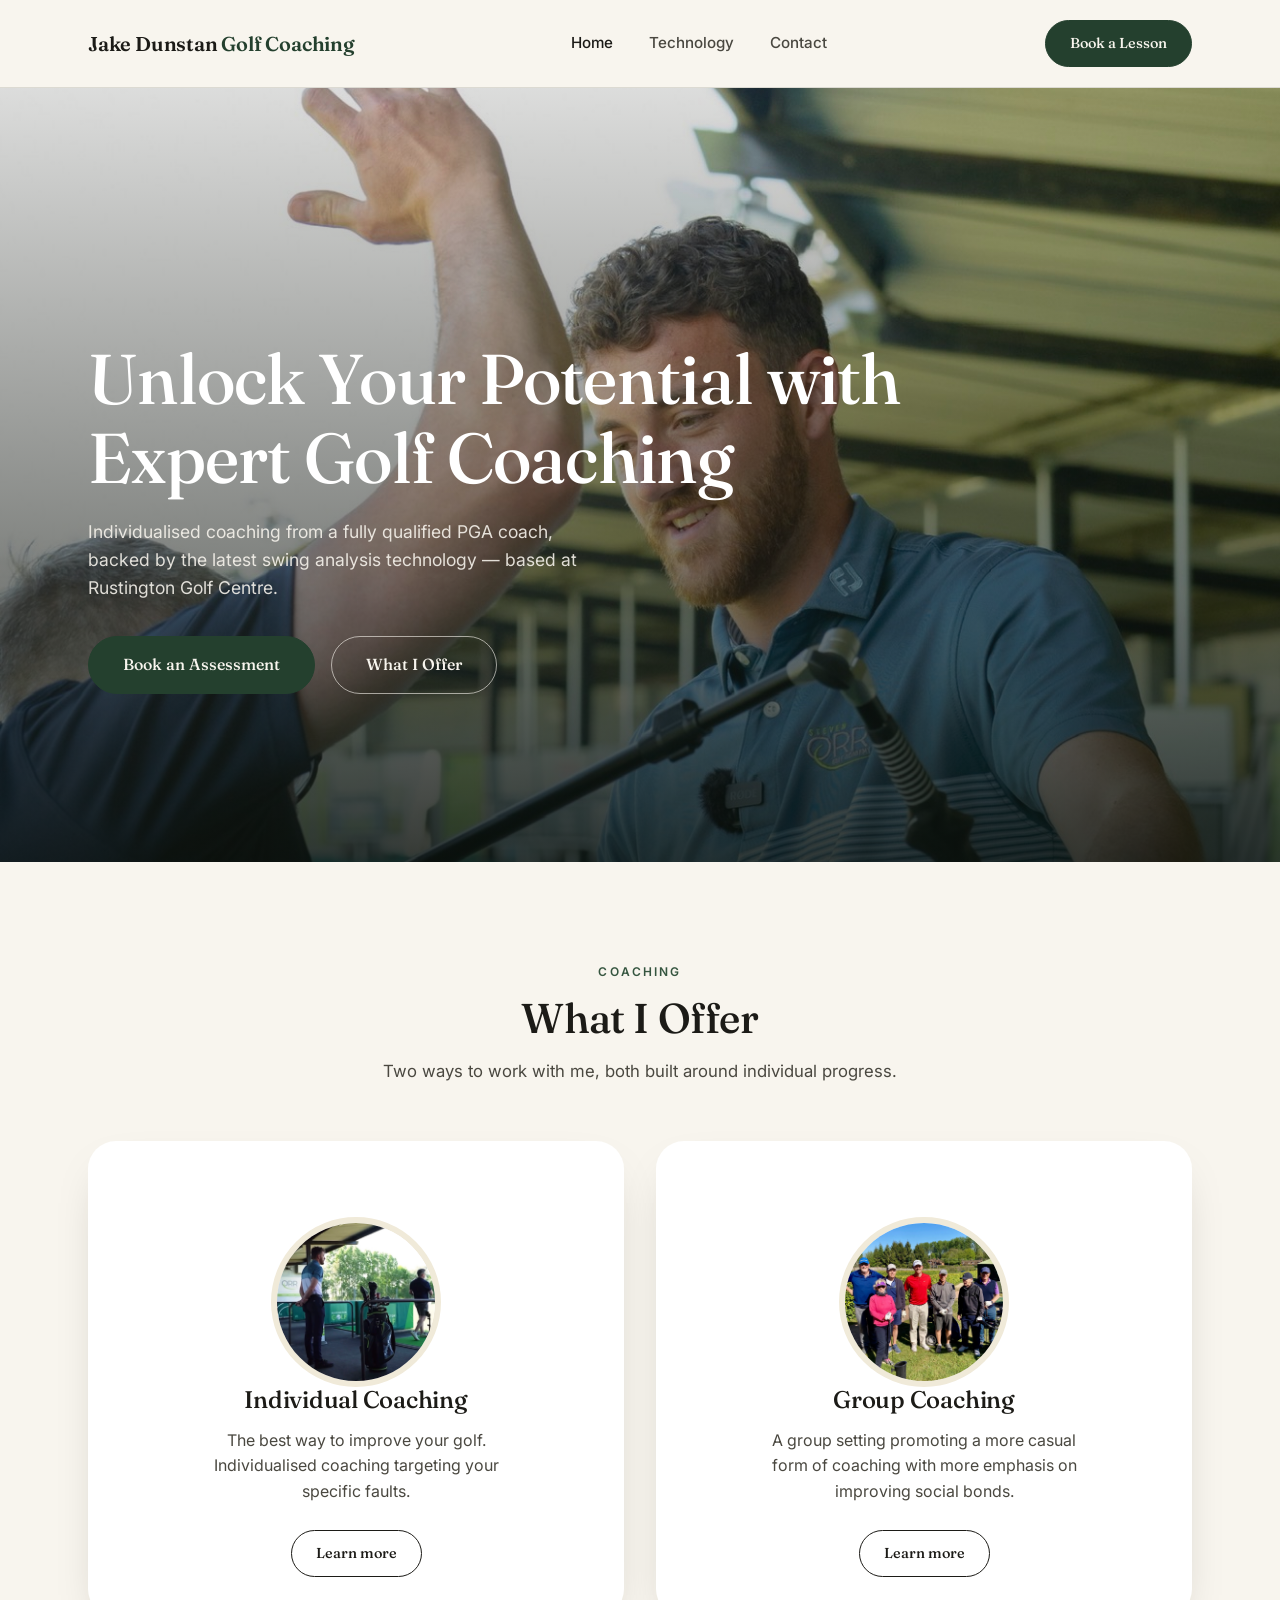
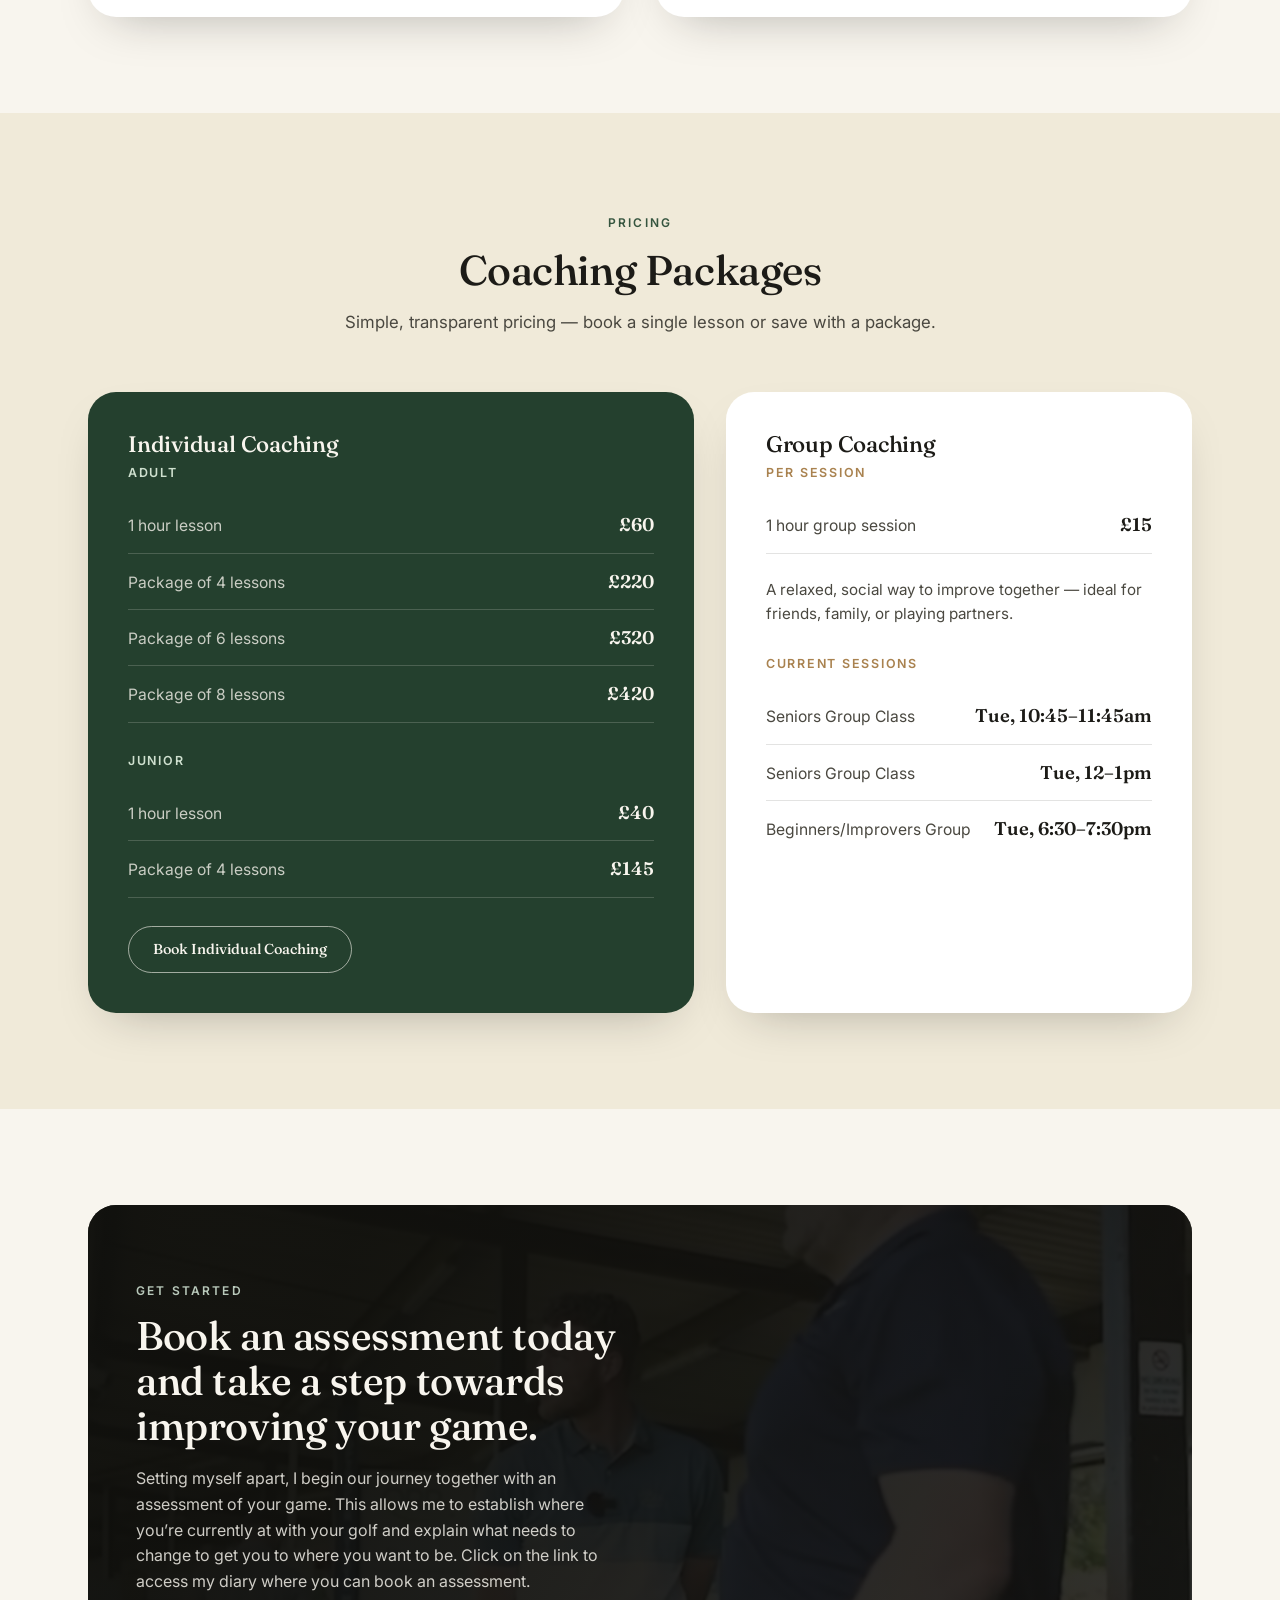
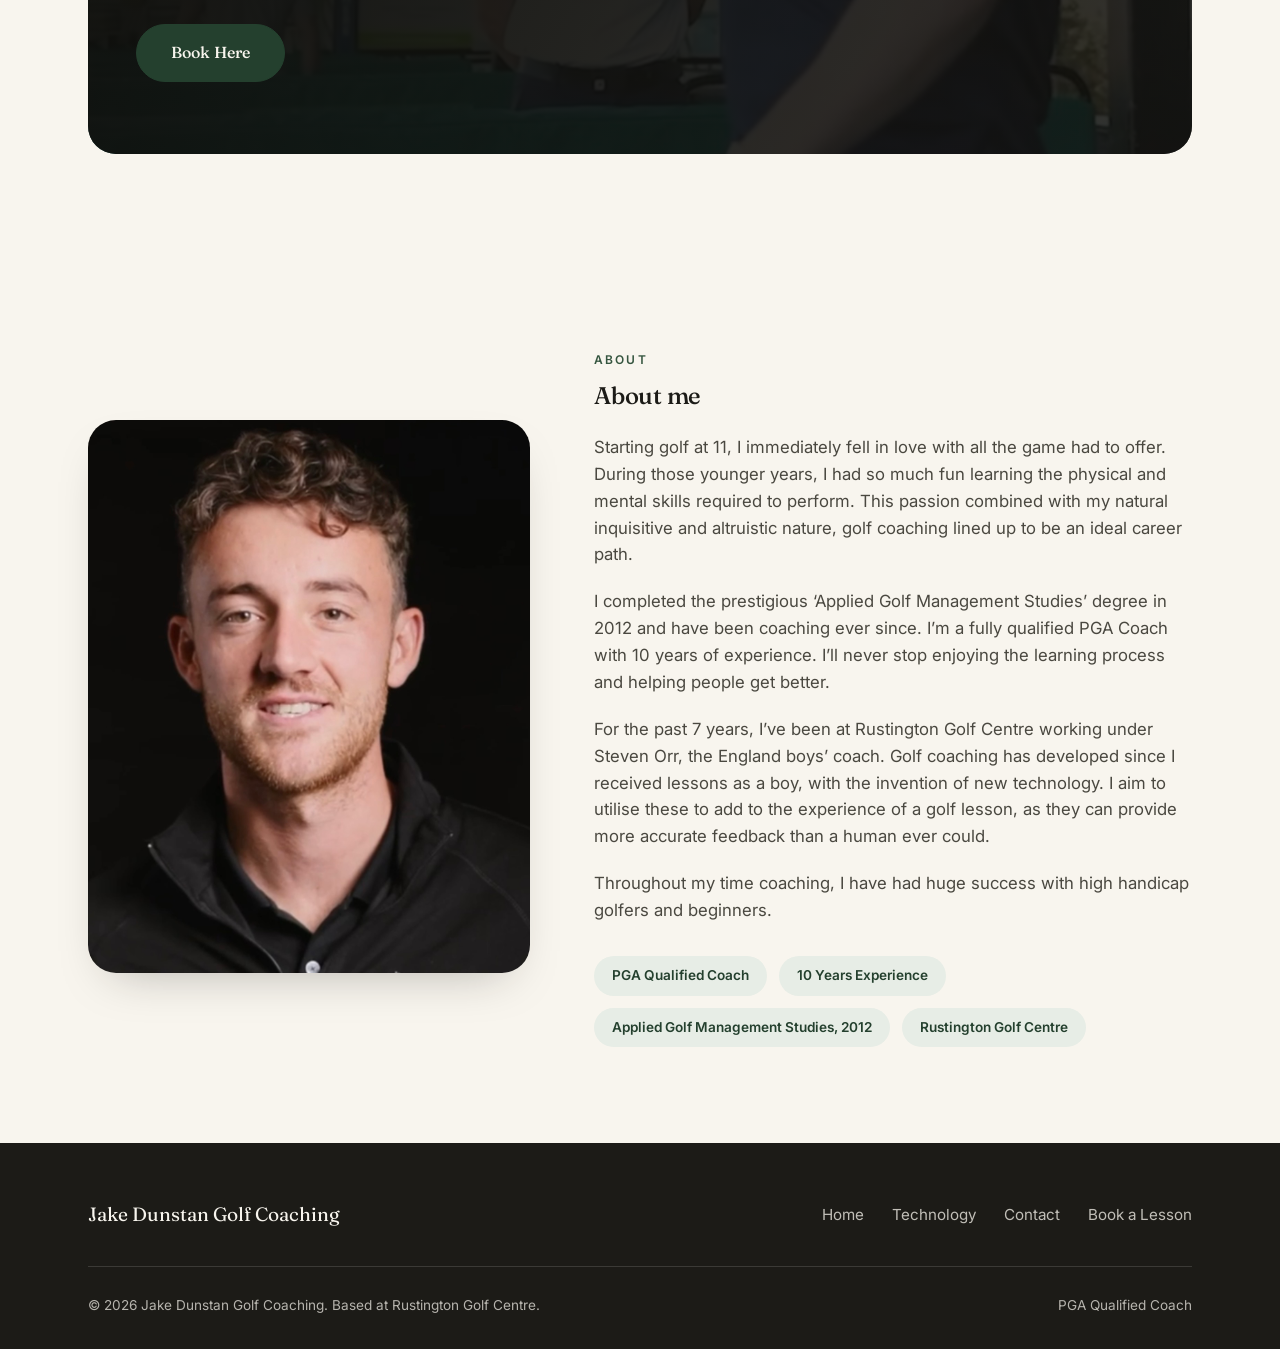
==== jake-dunstan-golf/index.html @ 46e5143f "Update index.html" ====
<!DOCTYPE html>
<html lang="en">
<head>
<meta charset="UTF-8">
<meta name="viewport" content="width=device-width, initial-scale=1.0">
<title>Jake Dunstan Golf Coaching | Unlock Your Potential</title>
<meta name="description" content="Expert golf coaching with Jake Dunstan, PGA qualified coach at Rustington Golf Centre. Individual and group lessons for all levels.">
<link rel="stylesheet" href="styles.css">
</head>
<body>

<header class="site-header">
  <div class="nav-row container">
    <a href="index.html" class="logo">Jake Dunstan <span>Golf Coaching</span></a>
    <nav class="nav-links">
      <a href="index.html" class="nav-link active">Home</a>
      <a href="technology.html" class="nav-link">Technology</a>
      <a href="contact.html" class="nav-link">Contact</a>
    </nav>
    <div class="nav-cta">
      <a href="https://jakedunstan.proagenda.com/" target="_blank" rel="noopener" class="btn btn-primary btn-small">Book a Lesson</a>
      <button class="nav-toggle" aria-label="Toggle menu">
        <span></span><span></span><span></span>
      </button>
    </div>
  </div>
  <div class="mobile-menu">
    <a href="index.html">Home</a>
    <a href="technology.html">Technology</a>
    <a href="contact.html">Contact</a>
    <a href="https://jakedunstan.proagenda.com/" target="_blank" rel="noopener">Book a Lesson</a>
  </div>
</header>

<section class="hero">
  <img src="assets/photos/hero.jpeg" alt="Jake Dunstan coaching a student on the driving range">
  <div class="hero-content">
    <h1>Unlock Your Potential with Expert Golf Coaching</h1>
    <p class="hero-sub">Individualised coaching from a fully qualified PGA coach, backed by the latest swing analysis technology &mdash; based at Rustington Golf Centre.</p>
    <div class="hero-actions">
      <a href="https://jakedunstan.proagenda.com/" target="_blank" rel="noopener" class="btn btn-primary">Book an Assessment</a>
      <a href="#offer" class="btn btn-outline-light">What I Offer</a>
    </div>
  </div>
</section>

<section id="offer">
  <div class="container">
    <div class="section-head">
      <span class="eyebrow">Coaching</span>
      <h2>What I Offer</h2>
      <p>Two ways to work with me, both built around individual progress.</p>
    </div>
    <div class="offer-grid">
      <div class="offer-card">
        <div class="offer-photo">
          <img src="assets/photos/coaching-1.jpeg" alt="Jake Dunstan reviewing swing data with a student">
        </div>
        <h3>Individual Coaching</h3>
        <p>The best way to improve your golf. Individualised coaching targeting your specific faults.</p>
        <a href="#pricing-individual" class="btn btn-outline btn-small">Learn more</a>
      </div>
      <div class="offer-card">
        <div class="offer-photo">
          <img src="assets/photos/IMG_0443.jpeg" alt="Group coaching session at Rustington Golf Centre" style="object-position: center 82%;">
        </div>
        <h3>Group Coaching</h3>
        <p>A group setting promoting a more casual form of coaching with more emphasis on improving social bonds.</p>
        <a href="#pricing-group" class="btn btn-outline btn-small">Learn more</a>
      </div>
    </div>
  </div>
</section>

<section id="pricing" style="background: var(--cream-alt);">
  <div class="container">
    <div class="section-head">
      <span class="eyebrow">Pricing</span>
      <h2>Coaching Packages</h2>
      <p>Simple, transparent pricing &mdash; book a single lesson or save with a package.</p>
    </div>
    <div class="pricing-grid">
      <div class="price-card accent" id="pricing-individual">
        <h3>Individual Coaching</h3>

        <div class="tier-label">Adult</div>
        <div class="price-row">
          <span class="desc">1 hour lesson</span>
          <span class="amount">&pound;60</span>
        </div>
        <div class="price-row">
          <span class="desc">Package of 4 lessons</span>
          <span class="amount">&pound;220</span>
        </div>
        <div class="price-row">
          <span class="desc">Package of 6 lessons</span>
          <span class="amount">&pound;320</span>
        </div>
        <div class="price-row">
          <span class="desc">Package of 8 lessons</span>
          <span class="amount">&pound;420</span>
        </div>

        <div class="tier-label">Junior</div>
        <div class="price-row">
          <span class="desc">1 hour lesson</span>
          <span class="amount">&pound;40</span>
        </div>
        <div class="price-row">
          <span class="desc">Package of 4 lessons</span>
          <span class="amount">&pound;145</span>
        </div>

        <a href="https://jakedunstan.proagenda.com/" target="_blank" rel="noopener" class="btn btn-outline-light btn-small" style="margin-top:28px;">Book Individual Coaching</a>
      </div>

      <div class="price-card" id="pricing-group">
        <h3>Group Coaching</h3>
        <div class="tier-label">Per Session</div>
        <div class="price-row">
          <span class="desc">1 hour group session</span>
          <span class="amount">&pound;15</span>
        </div>
        <p style="margin-top:24px; color: var(--ink-soft); font-size: 0.95rem;">A relaxed, social way to improve together &mdash; ideal for friends, family, or playing partners.</p>
        <div class="tier-label">Current Sessions</div><div class="price-row"><span class="desc">Seniors Group Class</span><span class="amount">Tue, 10:45&ndash;11:45am</span></div><div class="price-row"><span class="desc">Seniors Group Class</span><span class="amount">Tue, 12&ndash;1pm</span></div><div class="price-row"><span class="desc">Beginners/Improvers Group</span><span class="amount">Tue, 6:30&ndash;7:30pm</span></div>
      </div>
    </div>
  </div>
</section>

<section>
  <div class="container">
    <div class="cta-banner">
      <img src="assets/photos/coaching-3.jpeg" alt="Student practising on the driving range">
      <div>
        <span class="eyebrow on-dark">Get Started</span>
        <h2>Book an assessment today and take a step towards improving your game.</h2>
        <p>Setting myself apart, I begin our journey together with an assessment of your game. This allows me to establish where you&rsquo;re currently at with your golf and explain what needs to change to get you to where you want to be. Click on the link to access my diary where you can book an assessment.</p>
        <a href="https://jakedunstan.proagenda.com/" target="_blank" rel="noopener" class="btn btn-primary">Book Here</a>
      </div>
    </div>
  </div>
</section>

<section>
  <div class="container">
    <div class="about-grid">
      <div class="about-photo">
        <img src="assets/photos/headshot.jpeg" alt="Jake Dunstan, PGA golf coach">
      </div>
      <div class="about-copy">
        <span class="eyebrow">About</span>
        <h2>About me</h2>
        <p>Starting golf at 11, I immediately fell in love with all the game had to offer. During those younger years, I had so much fun learning the physical and mental skills required to perform. This passion combined with my natural inquisitive and altruistic nature, golf coaching lined up to be an ideal career path.</p>
        <p>I completed the prestigious &lsquo;Applied Golf Management Studies&rsquo; degree in 2012 and have been coaching ever since. I&rsquo;m a fully qualified PGA Coach with 10 years of experience. I&rsquo;ll never stop enjoying the learning process and helping people get better.</p>
        <p>For the past 7 years, I&rsquo;ve been at Rustington Golf Centre working under Steven Orr, the England boys&rsquo; coach. Golf coaching has developed since I received lessons as a boy, with the invention of new technology. I aim to utilise these to add to the experience of a golf lesson, as they can provide more accurate feedback than a human ever could.</p>
        <p>Throughout my time coaching, I have had huge success with high handicap golfers and beginners.</p>
        <div class="credentials">
          <span class="credential-pill">PGA Qualified Coach</span>
          <span class="credential-pill">10 Years Experience</span>
          <span class="credential-pill">Applied Golf Management Studies, 2012</span>
          <span class="credential-pill">Rustington Golf Centre</span>
        </div>
      </div>
    </div>
  </div>
</section>

<footer class="site-footer">
  <div class="container">
    <div class="footer-top">
      <div class="footer-logo">Jake Dunstan Golf Coaching</div>
      <nav class="footer-links">
        <a href="index.html">Home</a>
        <a href="technology.html">Technology</a>
        <a href="contact.html">Contact</a>
        <a href="https://jakedunstan.proagenda.com/" target="_blank" rel="noopener">Book a Lesson</a>
      </nav>
    </div>
    <div class="footer-bottom">
      <span>&copy; 2026 Jake Dunstan Golf Coaching. Based at Rustington Golf Centre.</span>
      <span>PGA Qualified Coach</span>
    </div>
  </div>
</footer>

<script src="script.js"></script>
</body>
</html>
---- jake-dunstan-golf/styles.css ----
/* Jake Dunstan Golf Coaching — shared styles */

@import url('https://fonts.googleapis.com/css2?family=Fraunces:opsz,wght@9..144,400;9..144,500;9..144,600;9..144,700&family=Inter:wght@400;500;600;700&display=swap');

:root {
  --cream: #f8f5ee;
  --cream-alt: #f0ead9;
  --ink: #1c1b17;
  --ink-soft: #4a4840;
  --green: #24402e;
  --green-soft: #35553f;
  --green-pale: #e7ede6;
  --gold: #a9824f;
  --white: #ffffff;
  --line: rgba(28, 27, 23, 0.12);
  --shadow: 0 20px 50px -25px rgba(28, 27, 23, 0.35);
  --radius-lg: 28px;
  --radius-md: 18px;
  --container: 1160px;
}

* { box-sizing: border-box; }

html { scroll-behavior: smooth; }

body {
  margin: 0;
  background: var(--cream);
  color: var(--ink);
  font-family: 'Inter', -apple-system, BlinkMacSystemFont, sans-serif;
  font-size: 16px;
  line-height: 1.6;
  -webkit-font-smoothing: antialiased;
}

h1, h2, h3, h4 {
  font-family: 'Fraunces', Georgia, serif;
  font-weight: 500;
  line-height: 1.12;
  margin: 0;
  letter-spacing: -0.01em;
}

p { margin: 0; }

a { color: inherit; text-decoration: none; }

img { display: block; max-width: 100%; }

.container {
  max-width: var(--container);
  margin: 0 auto;
  padding: 0 28px;
}

.eyebrow {
  display: inline-block;
  font-size: 0.75rem;
  letter-spacing: 0.18em;
  text-transform: uppercase;
  font-weight: 600;
  color: var(--green-soft);
  margin-bottom: 14px;
}

.eyebrow.on-dark { color: #b9c9bb; }

/* ---------- Buttons ---------- */

.btn {
  display: inline-flex;
  align-items: center;
  justify-content: center;
  gap: 8px;
  padding: 15px 34px;
  border-radius: 999px;
  font-family: 'Fraunces', Georgia, serif;
  font-size: 1rem;
  font-weight: 500;
  border: 1.5px solid transparent;
  cursor: pointer;
  transition: transform 0.25s ease, background 0.25s ease, color 0.25s ease, border-color 0.25s ease;
  white-space: nowrap;
}

.btn:hover { transform: translateY(-2px); }

.btn-primary {
  background: var(--green);
  color: var(--cream);
  border-color: var(--green);
}
.btn-primary:hover { background: var(--green-soft); border-color: var(--green-soft); }

.btn-outline {
  background: transparent;
  color: var(--ink);
  border-color: var(--ink);
}
.btn-outline:hover { background: var(--ink); color: var(--cream); }

.btn-outline-light {
  background: transparent;
  color: var(--cream);
  border-color: rgba(248, 245, 238, 0.6);
}
.btn-outline-light:hover { background: var(--cream); color: var(--ink); border-color: var(--cream); }

.btn-small { padding: 11px 24px; font-size: 0.9rem; }

/* ---------- Header / Nav ---------- */

.site-header {
  position: sticky;
  top: 0;
  z-index: 100;
  background: rgba(248, 245, 238, 0.92);
  backdrop-filter: blur(10px);
  border-bottom: 1px solid var(--line);
}

.nav-row {
  display: flex;
  align-items: center;
  justify-content: space-between;
  padding: 20px 28px;
}

.logo {
  font-family: 'Fraunces', Georgia, serif;
  font-size: 1.25rem;
  font-weight: 600;
  letter-spacing: -0.01em;
}

.logo span { color: var(--green); }

.nav-links {
  display: flex;
  align-items: center;
  gap: 36px;
}

.nav-links a.nav-link {
  font-size: 0.95rem;
  font-weight: 500;
  color: var(--ink-soft);
  transition: color 0.2s ease;
}
.nav-links a.nav-link:hover,
.nav-links a.nav-link.active { color: var(--ink); }

.nav-cta { display: flex; align-items: center; gap: 20px; }

.nav-toggle {
  display: none;
  flex-direction: column;
  gap: 5px;
  background: none;
  border: none;
  cursor: pointer;
  padding: 6px;
}
.nav-toggle span {
  width: 24px;
  height: 2px;
  background: var(--ink);
  border-radius: 2px;
}

.mobile-menu {
  display: none;
  flex-direction: column;
  gap: 4px;
  padding: 6px 28px 24px;
  border-top: 1px solid var(--line);
}
.mobile-menu a {
  padding: 12px 0;
  font-size: 1.05rem;
  font-weight: 500;
  border-bottom: 1px solid var(--line);
}
.mobile-menu.open { display: flex; }

@media (max-width: 860px) {
  .nav-links { display: none; }
  .nav-cta .btn-small { display: none; }
  .nav-toggle { display: flex; }
}

/* ---------- Hero ---------- */

.hero {
  position: relative;
  min-height: 86vh;
  display: flex;
  align-items: flex-end;
  overflow: hidden;
}

.hero img {
  position: absolute;
  inset: 0;
  width: 100%;
  height: 100%;
  object-fit: cover;
  object-position: 60% 25%;
}

.hero::after {
  content: '';
  position: absolute;
  inset: 0;
  background: linear-gradient(180deg, rgba(20, 24, 18, 0.15) 0%, rgba(15, 20, 14, 0.55) 65%, rgba(10, 15, 10, 0.82) 100%);
}

.hero-content {
  position: relative;
  z-index: 2;
  width: 100%;
  padding: 0 28px 72px;
  max-width: var(--container);
  margin: 0 auto;
  color: var(--white);
}

.hero-content h1 {
  font-size: clamp(2.4rem, 6vw, 4.4rem);
  max-width: 820px;
  color: var(--white);
}

.hero-content .hero-sub {
  margin-top: 20px;
  max-width: 520px;
  font-size: 1.1rem;
  color: rgba(248, 245, 238, 0.88);
}

.hero-actions {
  margin-top: 34px;
  display: flex;
  gap: 16px;
  flex-wrap: wrap;
}

/* ---------- Page hero (dark, for sub-pages) ---------- */

.page-hero {
  background: var(--green);
  color: var(--cream);
  padding: 120px 0 90px;
  clip-path: polygon(0 0, 100% 0, 100% 90%, 50% 100%, 0 90%);
}

.page-hero h1 {
  color: var(--cream);
  font-size: clamp(2.2rem, 5vw, 3.4rem);
  max-width: 760px;
}

.page-hero .hero-sub {
  margin-top: 18px;
  max-width: 560px;
  color: rgba(248, 245, 238, 0.82);
  font-size: 1.05rem;
}

/* ---------- Sections ---------- */

section { padding: 96px 0; }

.section-head {
  text-align: center;
  max-width: 620px;
  margin: 0 auto 56px;
}

.section-head h2 {
  font-size: clamp(1.9rem, 3.6vw, 2.6rem);
}

.section-head p {
  margin-top: 16px;
  color: var(--ink-soft);
  font-size: 1.05rem;
}

/* ---------- Offer cards ---------- */

.offer-grid {
  display: grid;
  grid-template-columns: repeat(2, 1fr);
  gap: 32px;
}

.offer-card {
  background: var(--white);
  border-radius: var(--radius-lg);
  padding: 44px 36px 40px;
  text-align: center;
  box-shadow: var(--shadow);
  display: flex;
  flex-direction: column;
  align-items: center;
}

.offer-card h3 { font-size: 1.5rem; }

.offer-card p {
  margin-top: 14px;
  color: var(--ink-soft);
  max-width: 320px;
}

.offer-card .btn { margin-top: 26px; }

.offer-photo {
  width: 170px;
  height: 170px;
  border-radius: 50%;
  overflow: hidden;
  margin-top: 32px;
  border: 6px solid var(--cream-alt);
}
.offer-photo img { width: 100%; height: 100%; object-fit: cover; }

@media (max-width: 760px) {
  .offer-grid { grid-template-columns: 1fr; }
}

/* ---------- Pricing ---------- */

.pricing-grid {
  display: grid;
  grid-template-columns: 1.3fr 1fr;
  gap: 32px;
  align-items: stretch;
}

.price-card {
  background: var(--white);
  border-radius: var(--radius-lg);
  padding: 40px;
  box-shadow: var(--shadow);
}

.price-card h3 {
  font-size: 1.4rem;
  display: flex;
  align-items: center;
  gap: 10px;
}

.price-card .tier-label {
  margin: 28px 0 14px;
  font-size: 0.78rem;
  letter-spacing: 0.14em;
  text-transform: uppercase;
  font-weight: 600;
  color: var(--gold);
}

.price-card .tier-label:first-of-type { margin-top: 6px; }

.price-row {
  display: flex;
  align-items: baseline;
  justify-content: space-between;
  padding: 13px 0;
  border-bottom: 1px solid var(--line);
}
.price-row:last-child { border-bottom: none; }

.price-row .desc { color: var(--ink-soft); font-size: 0.98rem; }
.price-row .amount {
  font-family: 'Fraunces', Georgia, serif;
  font-size: 1.15rem;
  font-weight: 600;
  white-space: nowrap;
  margin-left: 20px;
}

.price-card.accent {
  background: var(--green);
  color: var(--cream);
}
.price-card.accent .tier-label { color: #cfe0cf; }
.price-card.accent .price-row { border-bottom-color: rgba(248, 245, 238, 0.18); }
.price-card.accent .desc { color: rgba(248, 245, 238, 0.78); }
.price-card.accent .amount { color: var(--cream); }
.price-card.accent h3 { color: var(--cream); }

@media (max-width: 760px) {
  .pricing-grid { grid-template-columns: 1fr; }
}

/* ---------- CTA banner ---------- */

.cta-banner {
  position: relative;
  background: var(--ink);
  color: var(--cream);
  border-radius: var(--radius-lg);
  overflow: hidden;
  padding: 72px 48px;
  display: grid;
  grid-template-columns: 1.1fr 0.9fr;
  gap: 40px;
  align-items: center;
}

.cta-banner img {
  position: absolute;
  inset: 0;
  width: 100%;
  height: 100%;
  object-fit: cover;
  opacity: 0.32;
  z-index: 0;
}

.cta-banner::after {
  content: '';
  position: absolute;
  inset: 0;
  background: linear-gradient(120deg, rgba(15, 15, 12, 0.92) 20%, rgba(15, 15, 12, 0.55) 100%);
  z-index: 0;
}

.cta-banner > * { position: relative; z-index: 1; }

.cta-banner h2 {
  color: var(--cream);
  font-size: clamp(1.8rem, 3.4vw, 2.5rem);
}

.cta-banner p {
  margin-top: 18px;
  color: rgba(248, 245, 238, 0.82);
  max-width: 480px;
}

.cta-banner .btn { margin-top: 30px; }

@media (max-width: 780px) {
  .cta-banner { grid-template-columns: 1fr; padding: 52px 28px; }
}

/* ---------- About ---------- */

.about-grid {
  display: grid;
  grid-template-columns: 0.85fr 1.15fr;
  gap: 64px;
  align-items: center;
}

.about-photo {
  border-radius: var(--radius-lg);
  overflow: hidden;
  aspect-ratio: 4/5;
  box-shadow: var(--shadow);
}
.about-photo img { width: 100%; height: 100%; object-fit: cover; }

.about-copy p { color: var(--ink-soft); font-size: 1.05rem; margin-top: 20px; }
.about-copy p:first-of-type { margin-top: 24px; }

.credentials {
  margin-top: 32px;
  display: flex;
  flex-wrap: wrap;
  gap: 12px;
}
.credential-pill {
  background: var(--green-pale);
  color: var(--green);
  font-size: 0.85rem;
  font-weight: 600;
  padding: 9px 18px;
  border-radius: 999px;
}

@media (max-width: 820px) {
  .about-grid { grid-template-columns: 1fr; gap: 36px; }
  .about-photo { max-width: 340px; margin: 0 auto; }
}

/* ---------- Technology grid ---------- */

.tech-grid {
  display: grid;
  grid-template-columns: repeat(2, 1fr);
  gap: 28px;
}

.tech-card {
  background: var(--white);
  border-radius: var(--radius-lg);
  padding: 38px;
  box-shadow: var(--shadow);
  display: flex;
  flex-direction: column;
  gap: 18px;
}

.tech-icon {
  width: 56px;
  height: 56px;
  border-radius: 16px;
  background: var(--green-pale);
  display: flex;
  align-items: center;
  justify-content: center;
  color: var(--green);
}
.tech-icon svg { width: 28px; height: 28px; }

.tech-card h3 { font-size: 1.3rem; }
.tech-card p { color: var(--ink-soft); }

@media (max-width: 760px) {
  .tech-grid { grid-template-columns: 1fr; }
}

.photo-strip {
  display: grid;
  grid-template-columns: repeat(4, 1fr);
  gap: 20px;
  margin-top: 72px;
}
.photo-strip figure {
  margin: 0;
  border-radius: var(--radius-md);
  overflow: hidden;
  aspect-ratio: 3/4;
}
.photo-strip img { width: 100%; height: 100%; object-fit: cover; }

@media (max-width: 760px) {
  .photo-strip { grid-template-columns: repeat(2, 1fr); }
}

/* ---------- Contact ---------- */

.contact-grid {
  display: grid;
  grid-template-columns: 0.9fr 1.1fr;
  gap: 56px;
}

.contact-info {
  background: var(--green);
  color: var(--cream);
  border-radius: var(--radius-lg);
  padding: 44px 38px;
  height: fit-content;
}
.contact-info h3 { color: var(--cream); font-size: 1.4rem; }
.contact-info p { margin-top: 16px; color: rgba(248, 245, 238, 0.82); }
.contact-info .btn { margin-top: 26px; }

.contact-info .info-line {
  margin-top: 24px;
  padding-top: 24px;
  border-top: 1px solid rgba(248, 245, 238, 0.2);
  font-size: 0.95rem;
  color: rgba(248, 245, 238, 0.82);
}

.contact-form {
  background: var(--white);
  border-radius: var(--radius-lg);
  padding: 44px;
  box-shadow: var(--shadow);
}

.form-row {
  display: grid;
  grid-template-columns: 1fr 1fr;
  gap: 18px;
}

.field { margin-bottom: 20px; }
.field label {
  display: block;
  font-size: 0.85rem;
  font-weight: 600;
  margin-bottom: 8px;
  color: var(--ink);
}
.field input,
.field textarea {
  width: 100%;
  padding: 14px 18px;
  border-radius: 12px;
  border: 1.5px solid var(--line);
  background: var(--cream);
  font-family: 'Inter', sans-serif;
  font-size: 1rem;
  color: var(--ink);
  resize: vertical;
}
.field input:focus,
.field textarea:focus {
  outline: none;
  border-color: var(--green);
}

@media (max-width: 600px) {
  .contact-grid { grid-template-columns: 1fr; }
  .form-row { grid-template-columns: 1fr; }
}

/* ---------- Footer ---------- */

.site-footer {
  background: var(--ink);
  color: rgba(248, 245, 238, 0.7);
  padding: 56px 0 32px;
}

.footer-top {
  display: flex;
  justify-content: space-between;
  align-items: center;
  flex-wrap: wrap;
  gap: 24px;
  padding-bottom: 36px;
  border-bottom: 1px solid rgba(248, 245, 238, 0.14);
}

.footer-logo {
  font-family: 'Fraunces', Georgia, serif;
  font-size: 1.2rem;
  color: var(--cream);
}

.footer-links { display: flex; gap: 28px; flex-wrap: wrap; }
.footer-links a { font-size: 0.95rem; color: rgba(248, 245, 238, 0.75); }
.footer-links a:hover { color: var(--cream); }

.footer-bottom {
  margin-top: 28px;
  display: flex;
  justify-content: space-between;
  flex-wrap: wrap;
  gap: 12px;
  font-size: 0.85rem;
}

/* ---------- Utilities ---------- */

.stack { display: flex; flex-direction: column; gap: 8px; }
.text-center { text-align: center; }
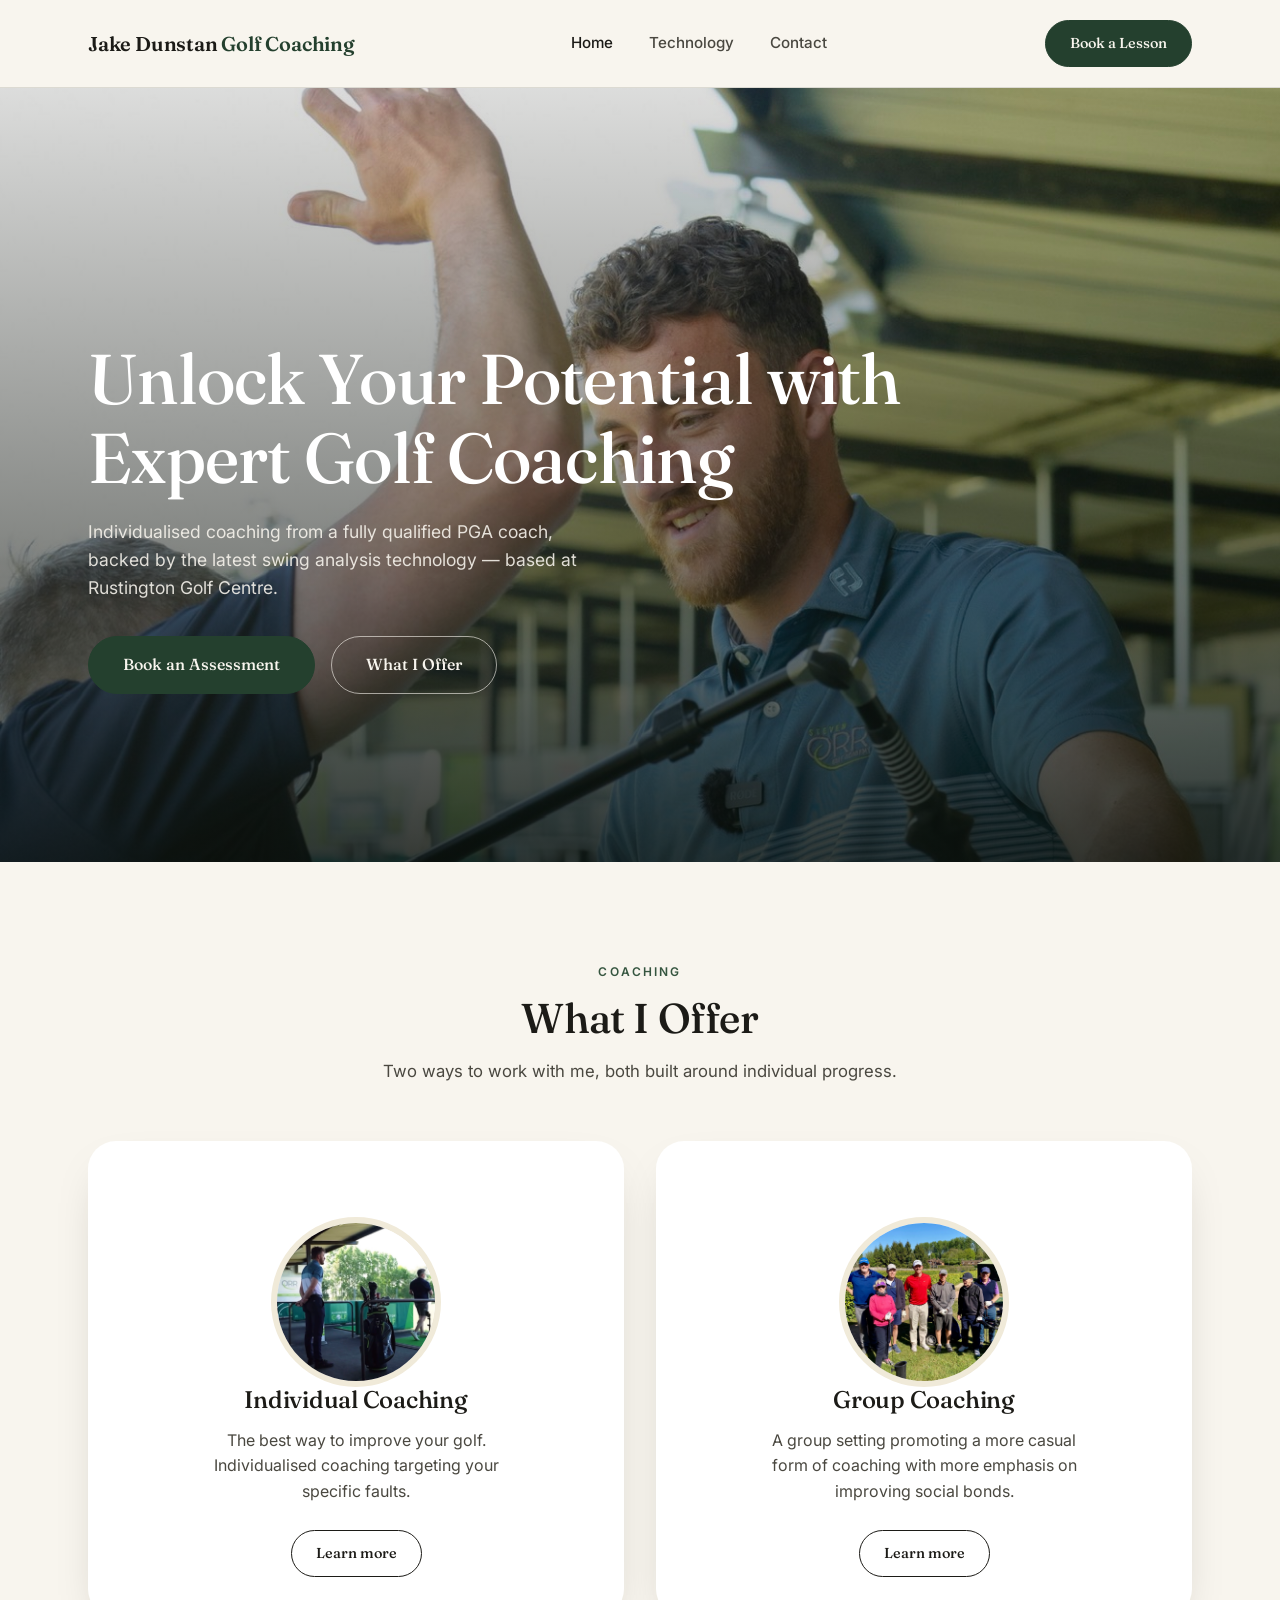
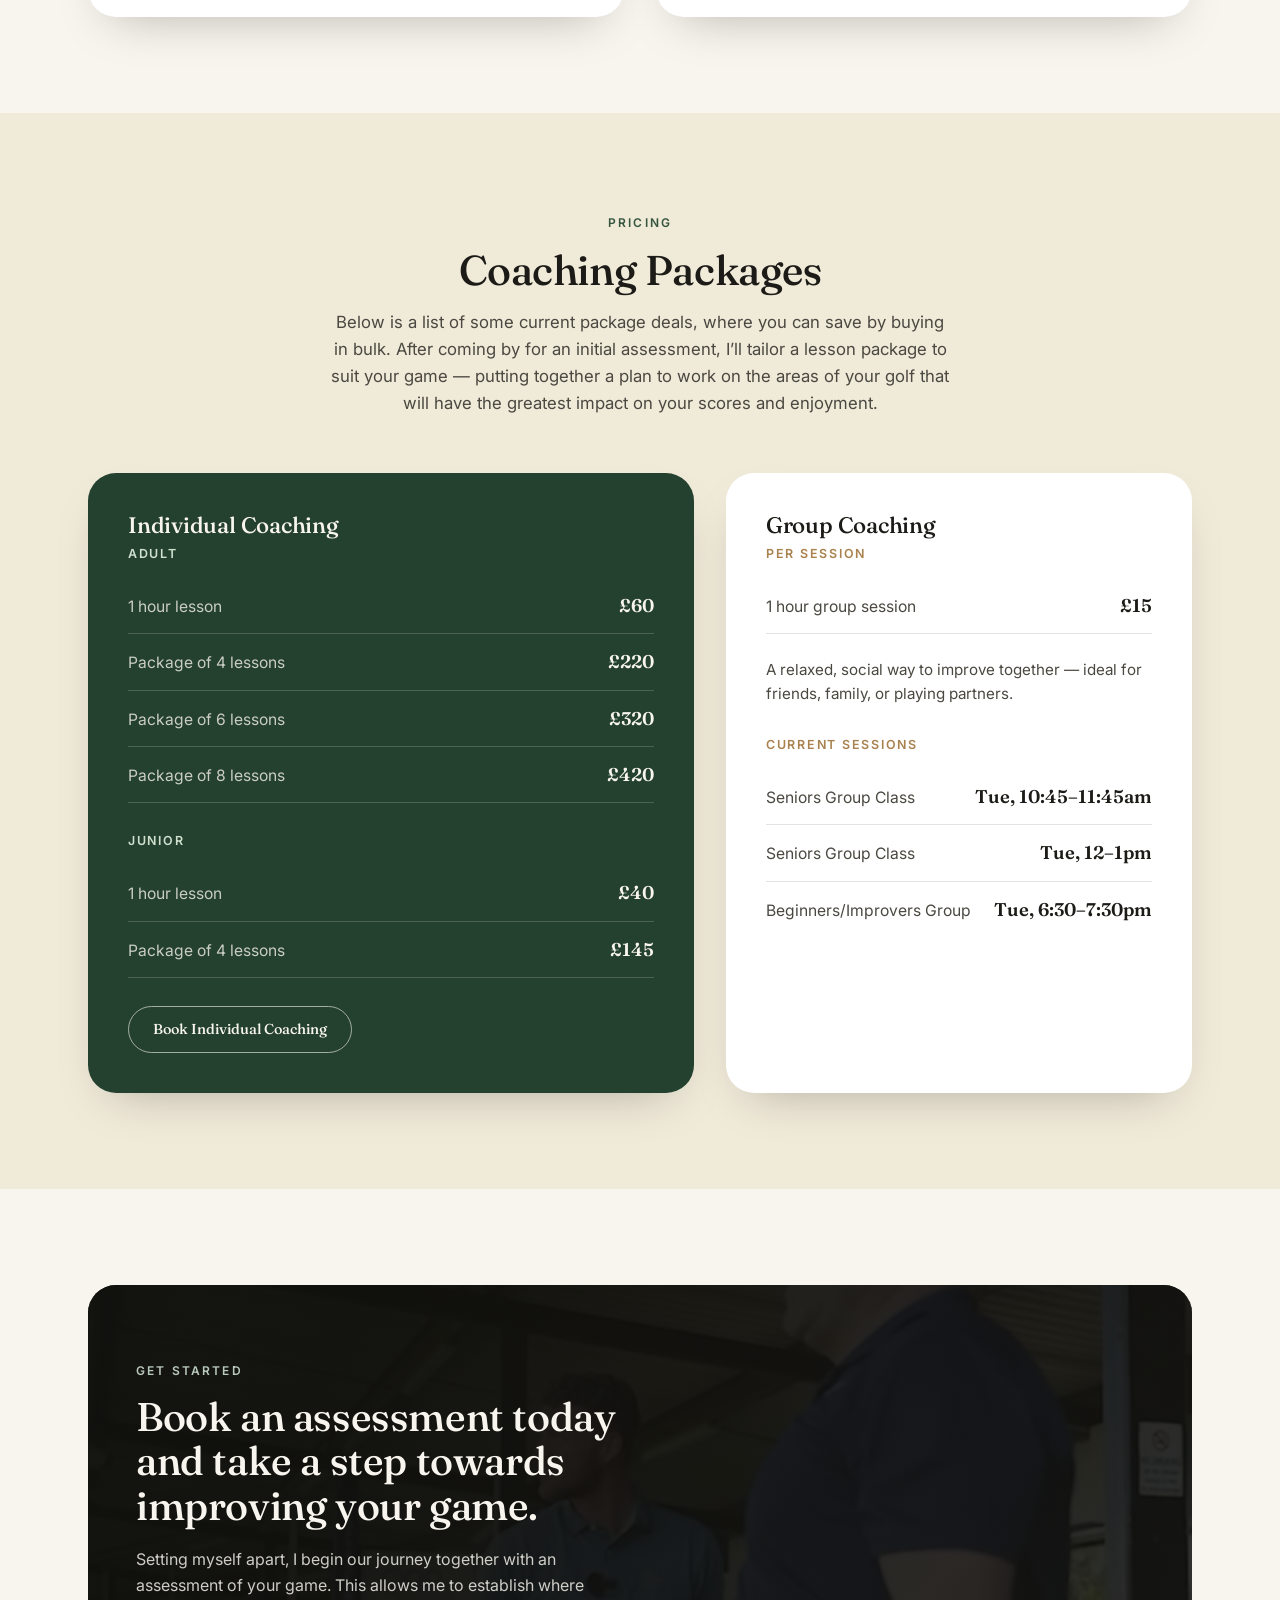
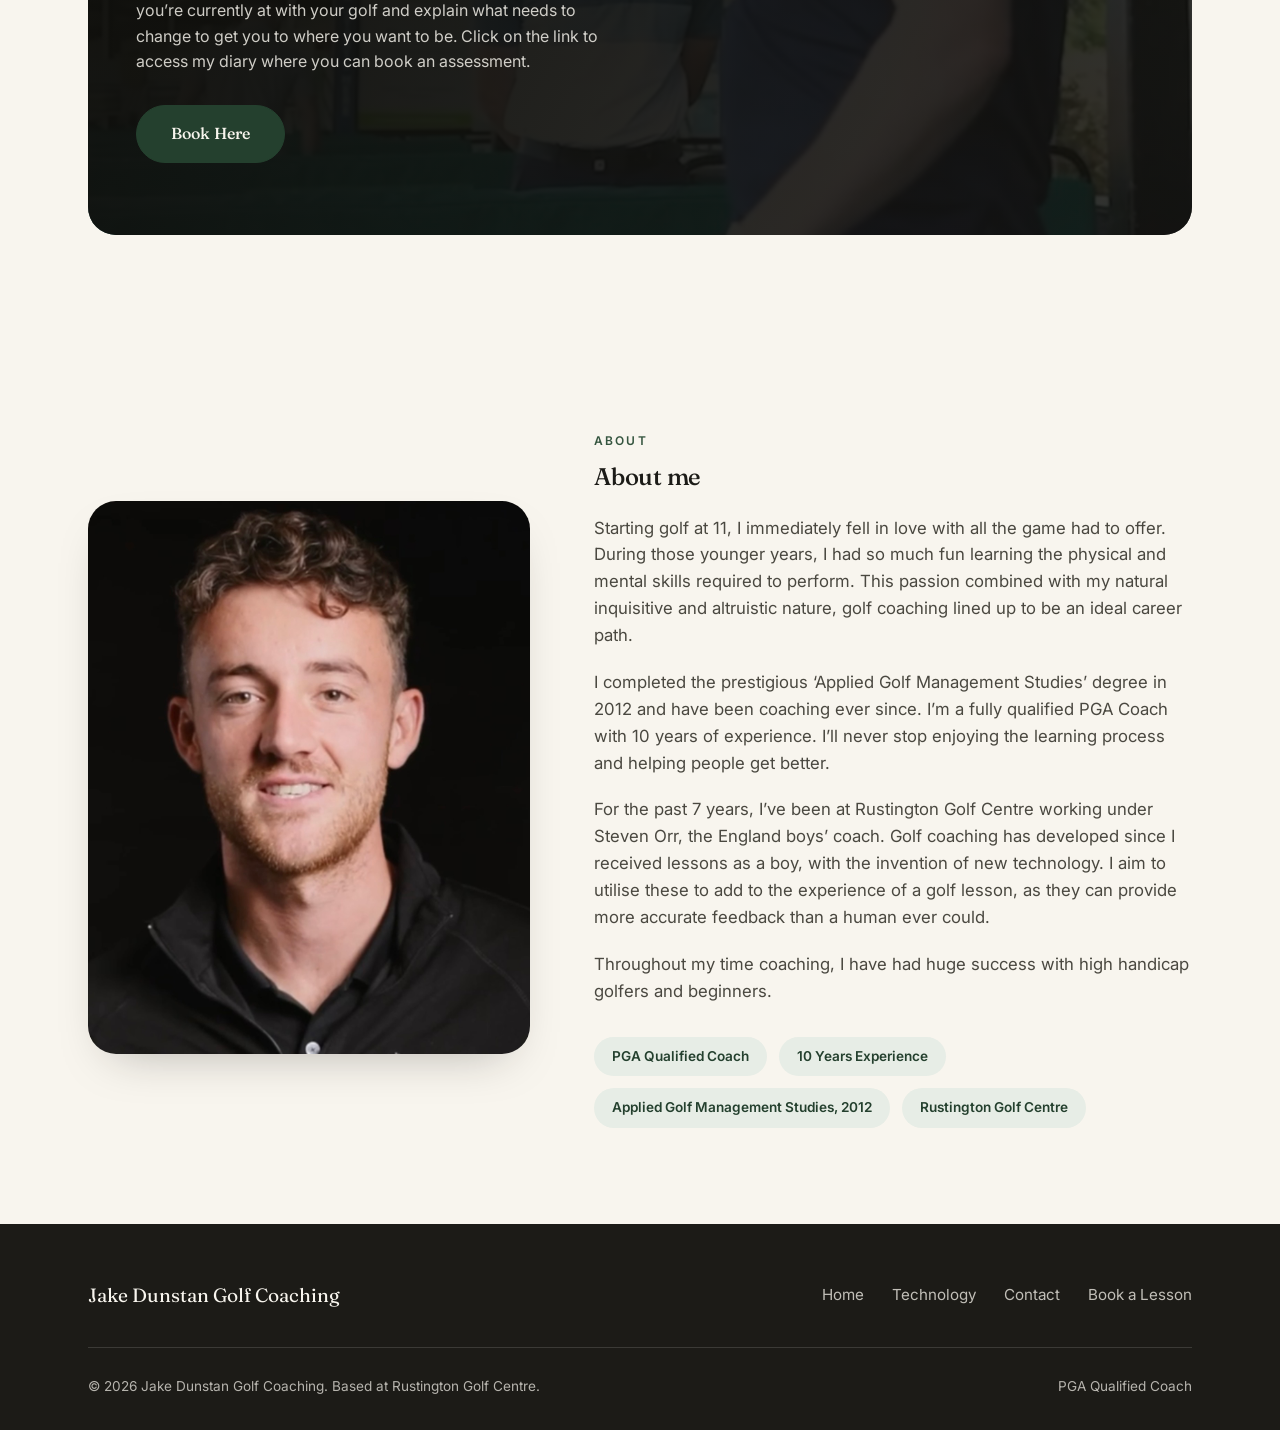
==== commit de1589e8: "Update index.html" ====
--- a/jake-dunstan-golf/index.html
+++ b/jake-dunstan-golf/index.html
@@ -77,7 +77,7 @@
     <div class="section-head">
       <span class="eyebrow">Pricing</span>
       <h2>Coaching Packages</h2>
-      <p>Simple, transparent pricing &mdash; book a single lesson or save with a package.</p>
+      <p>Below is a list of some current package deals, where you can save by buying in bulk. After coming by for an initial assessment, I&rsquo;ll tailor a lesson package to suit your game &mdash; putting together a plan to work on the areas of your golf that will have the greatest impact on your scores and enjoyment.</p>
     </div>
     <div class="pricing-grid">
       <div class="price-card accent" id="pricing-individual">
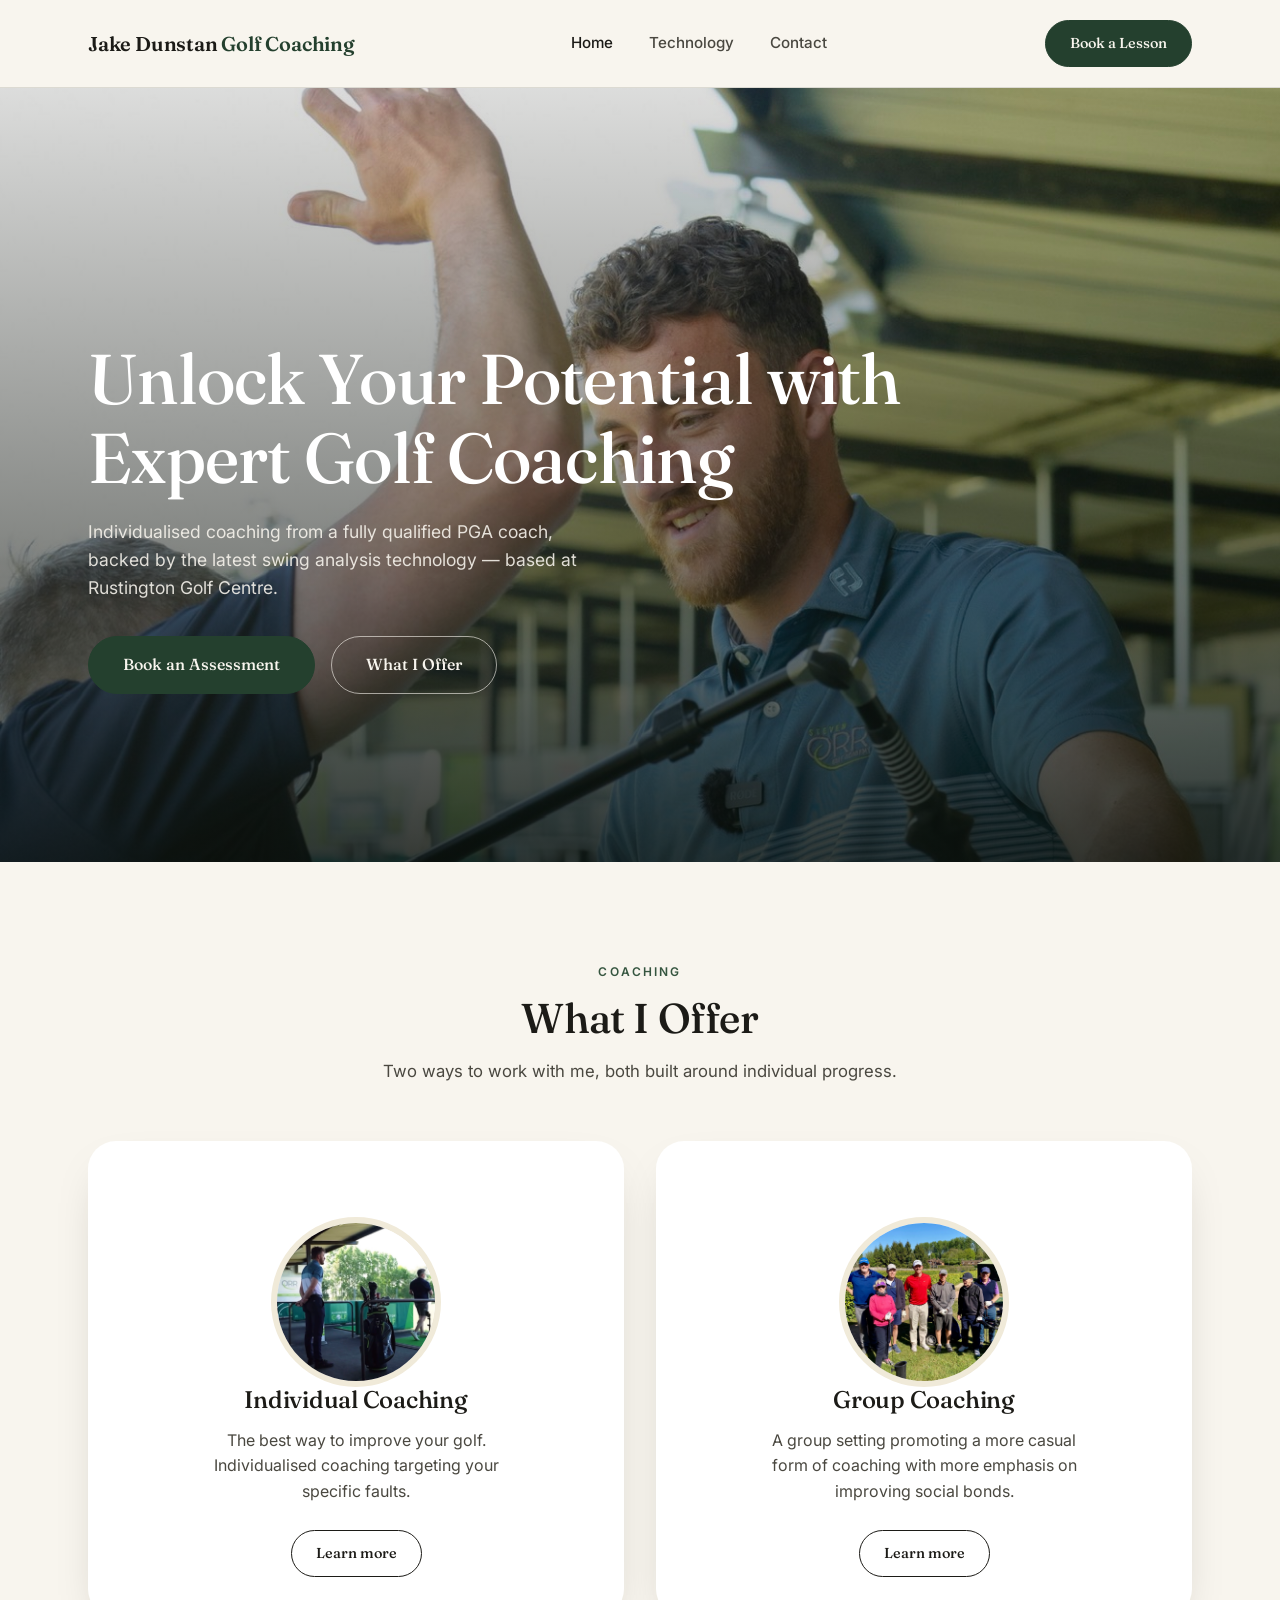
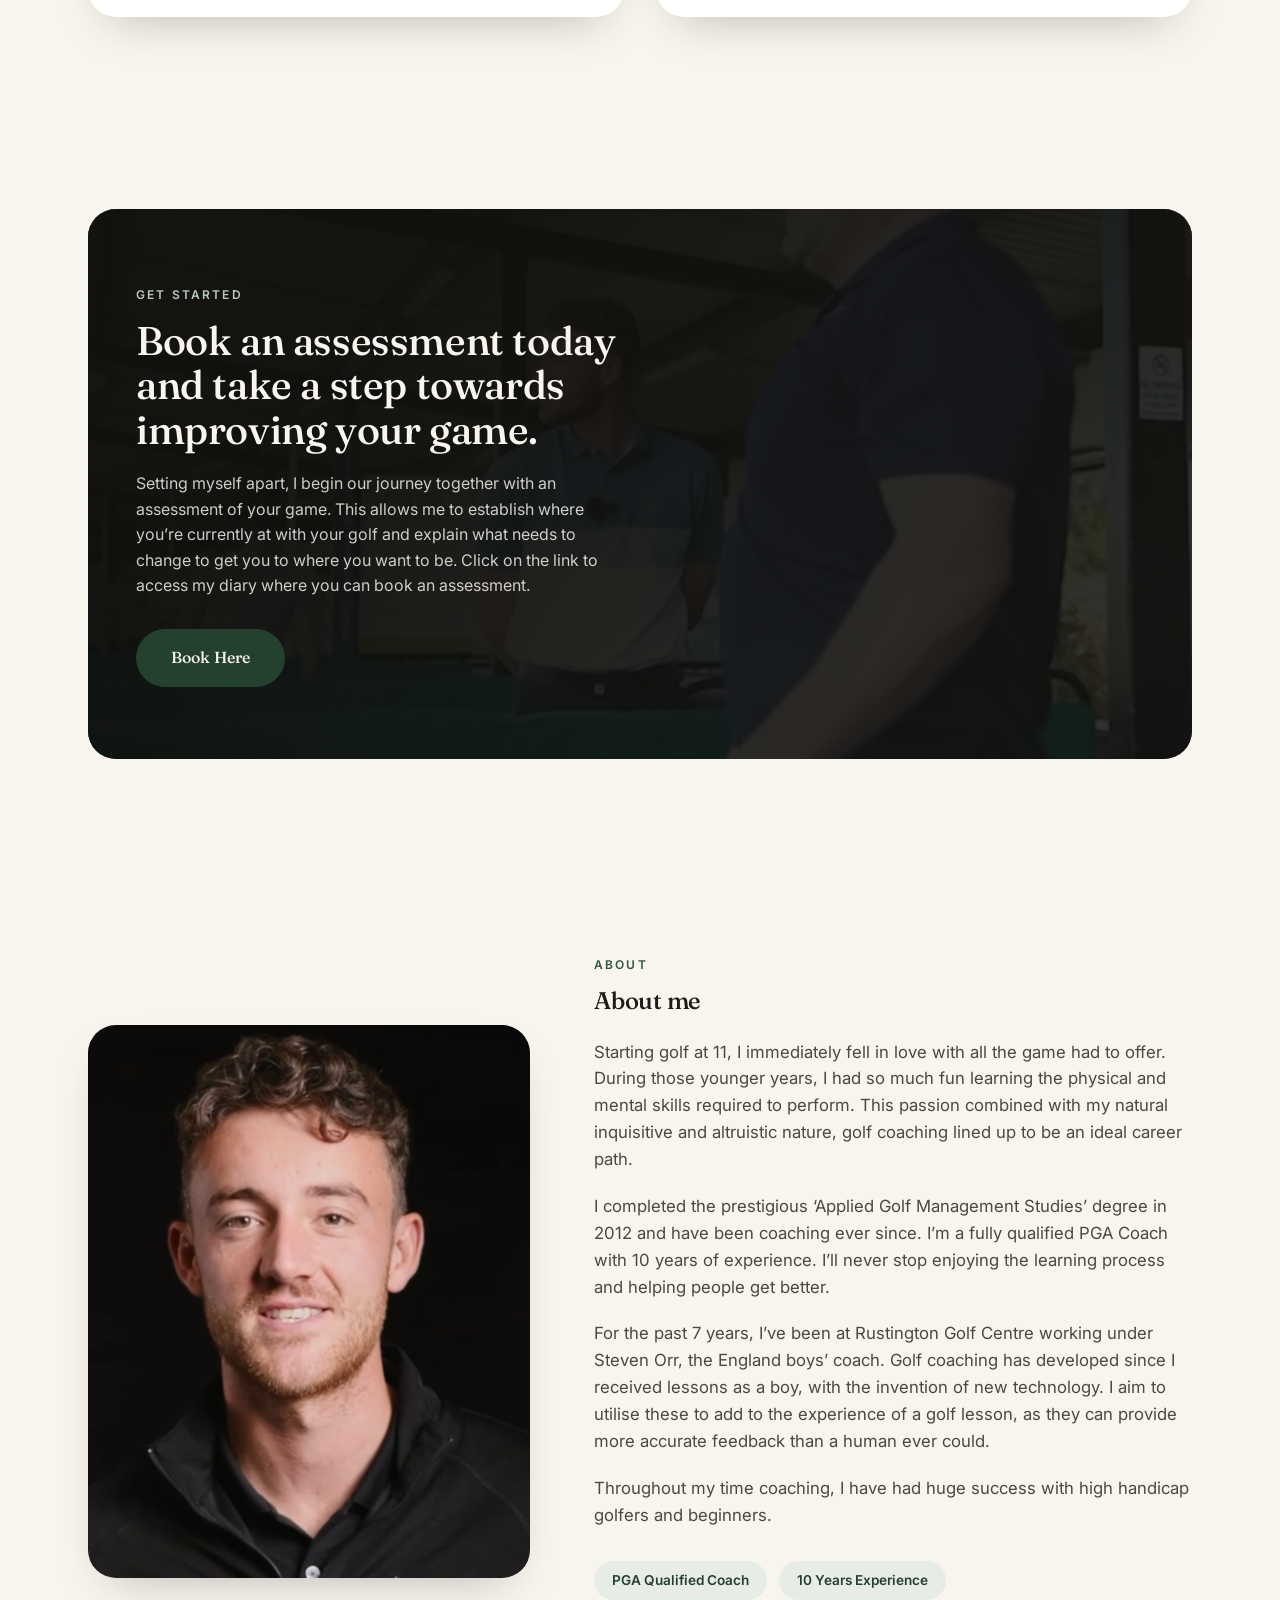
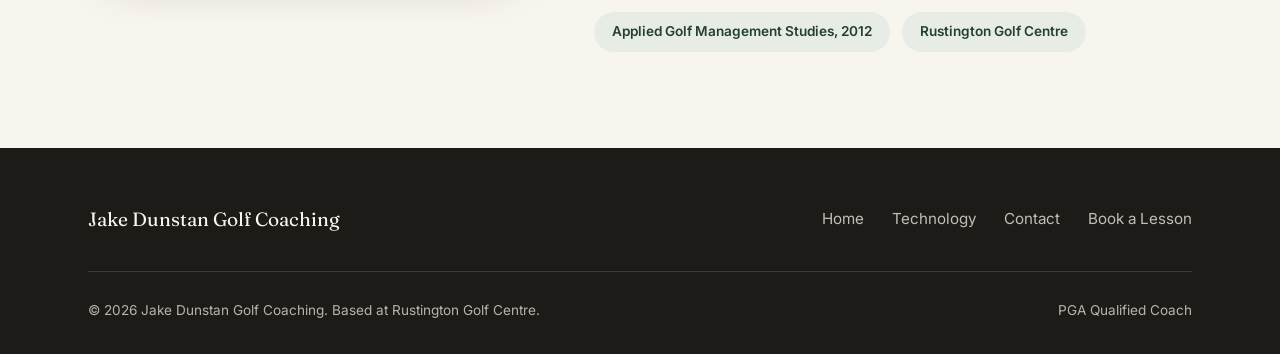
==== commit a1fc4439: "Update index.html" ====
--- a/jake-dunstan-golf/index.html
+++ b/jake-dunstan-golf/index.html
@@ -58,7 +58,7 @@
         </div>
         <h3>Individual Coaching</h3>
         <p>The best way to improve your golf. Individualised coaching targeting your specific faults.</p>
-        <a href="#pricing-individual" class="btn btn-outline btn-small">Learn more</a>
+        <a href="individual-coaching.html" class="btn btn-outline btn-small">Learn more</a>
       </div>
       <div class="offer-card">
         <div class="offer-photo">
@@ -66,63 +66,7 @@
         </div>
         <h3>Group Coaching</h3>
         <p>A group setting promoting a more casual form of coaching with more emphasis on improving social bonds.</p>
-        <a href="#pricing-group" class="btn btn-outline btn-small">Learn more</a>
-      </div>
-    </div>
-  </div>
-</section>
-
-<section id="pricing" style="background: var(--cream-alt);">
-  <div class="container">
-    <div class="section-head">
-      <span class="eyebrow">Pricing</span>
-      <h2>Coaching Packages</h2>
-      <p>Below is a list of some current package deals, where you can save by buying in bulk. After coming by for an initial assessment, I&rsquo;ll tailor a lesson package to suit your game &mdash; putting together a plan to work on the areas of your golf that will have the greatest impact on your scores and enjoyment.</p>
-    </div>
-    <div class="pricing-grid">
-      <div class="price-card accent" id="pricing-individual">
-        <h3>Individual Coaching</h3>
-
-        <div class="tier-label">Adult</div>
-        <div class="price-row">
-          <span class="desc">1 hour lesson</span>
-          <span class="amount">&pound;60</span>
-        </div>
-        <div class="price-row">
-          <span class="desc">Package of 4 lessons</span>
-          <span class="amount">&pound;220</span>
-        </div>
-        <div class="price-row">
-          <span class="desc">Package of 6 lessons</span>
-          <span class="amount">&pound;320</span>
-        </div>
-        <div class="price-row">
-          <span class="desc">Package of 8 lessons</span>
-          <span class="amount">&pound;420</span>
-        </div>
-
-        <div class="tier-label">Junior</div>
-        <div class="price-row">
-          <span class="desc">1 hour lesson</span>
-          <span class="amount">&pound;40</span>
-        </div>
-        <div class="price-row">
-          <span class="desc">Package of 4 lessons</span>
-          <span class="amount">&pound;145</span>
-        </div>
-
-        <a href="https://jakedunstan.proagenda.com/" target="_blank" rel="noopener" class="btn btn-outline-light btn-small" style="margin-top:28px;">Book Individual Coaching</a>
-      </div>
-
-      <div class="price-card" id="pricing-group">
-        <h3>Group Coaching</h3>
-        <div class="tier-label">Per Session</div>
-        <div class="price-row">
-          <span class="desc">1 hour group session</span>
-          <span class="amount">&pound;15</span>
-        </div>
-        <p style="margin-top:24px; color: var(--ink-soft); font-size: 0.95rem;">A relaxed, social way to improve together &mdash; ideal for friends, family, or playing partners.</p>
-        <div class="tier-label">Current Sessions</div><div class="price-row"><span class="desc">Seniors Group Class</span><span class="amount">Tue, 10:45&ndash;11:45am</span></div><div class="price-row"><span class="desc">Seniors Group Class</span><span class="amount">Tue, 12&ndash;1pm</span></div><div class="price-row"><span class="desc">Beginners/Improvers Group</span><span class="amount">Tue, 6:30&ndash;7:30pm</span></div>
+        <a href="group-coaching.html" class="btn btn-outline btn-small">Learn more</a>
       </div>
     </div>
   </div>
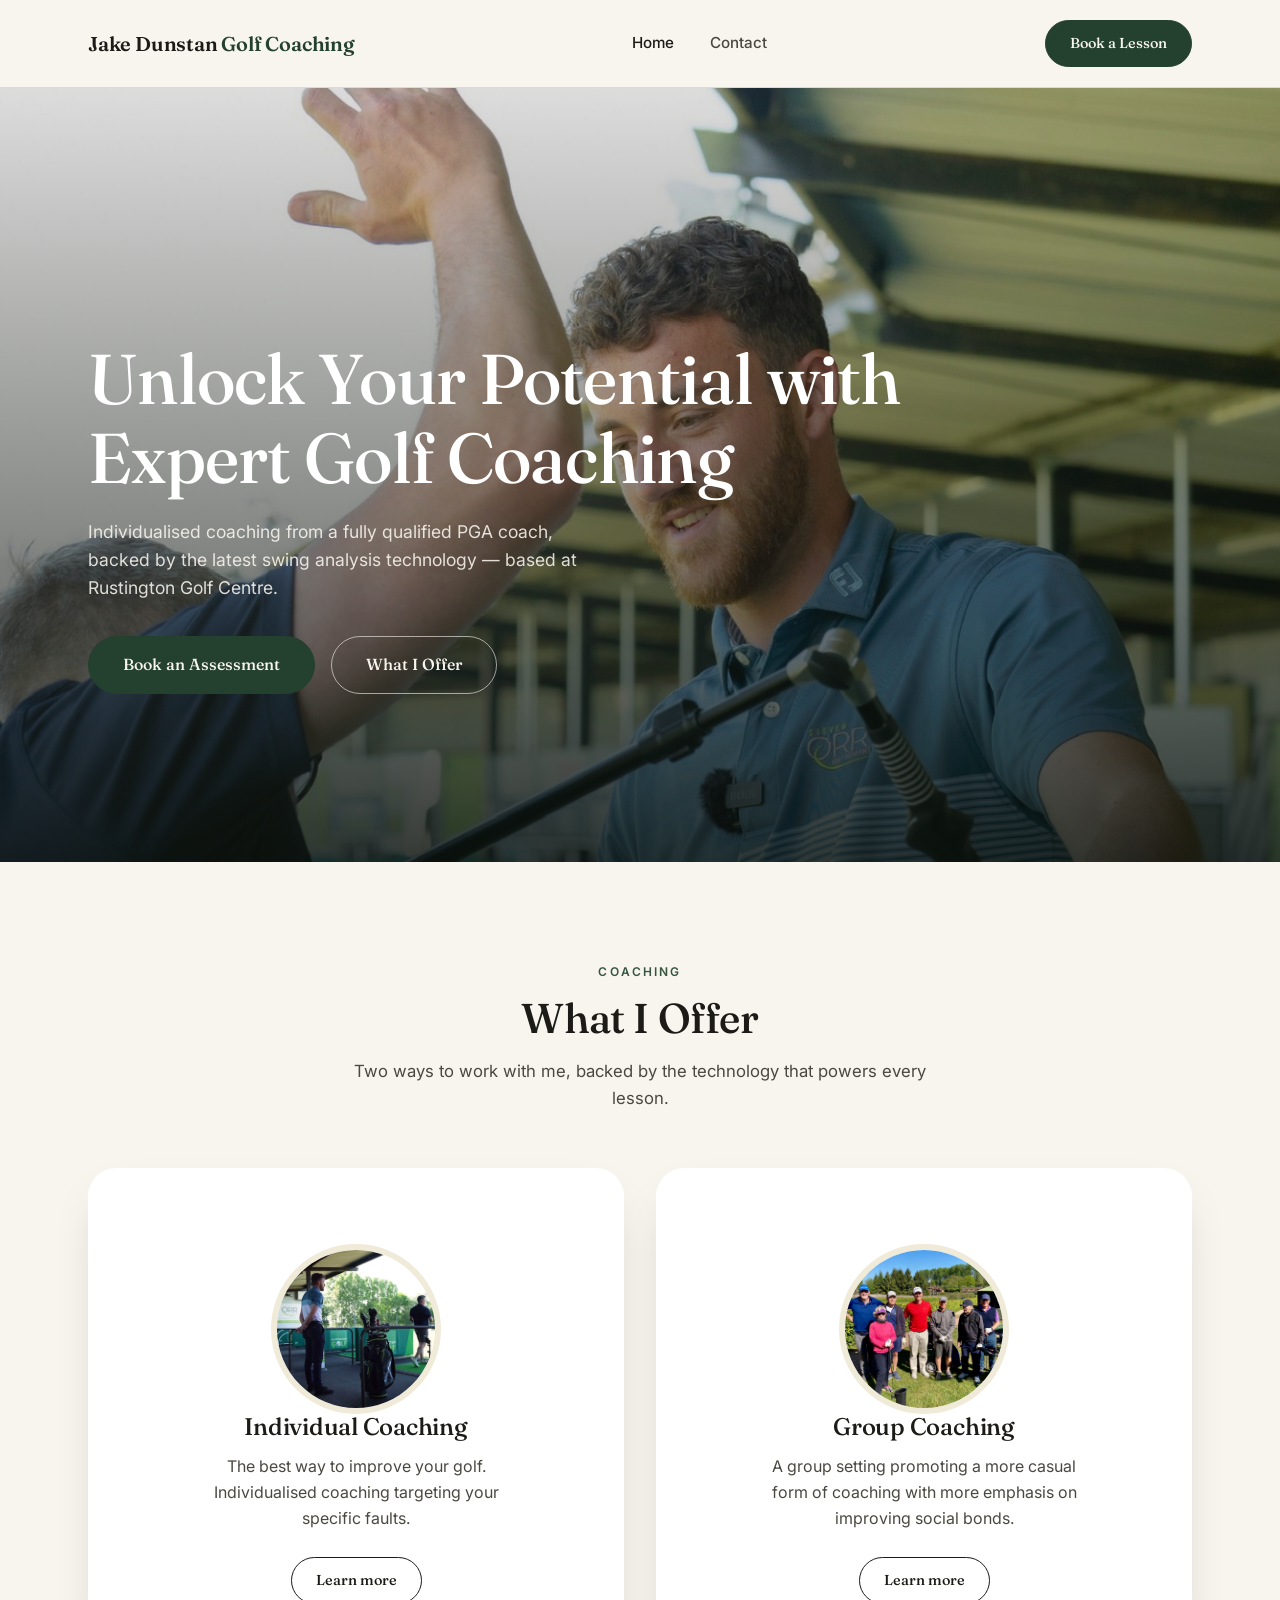
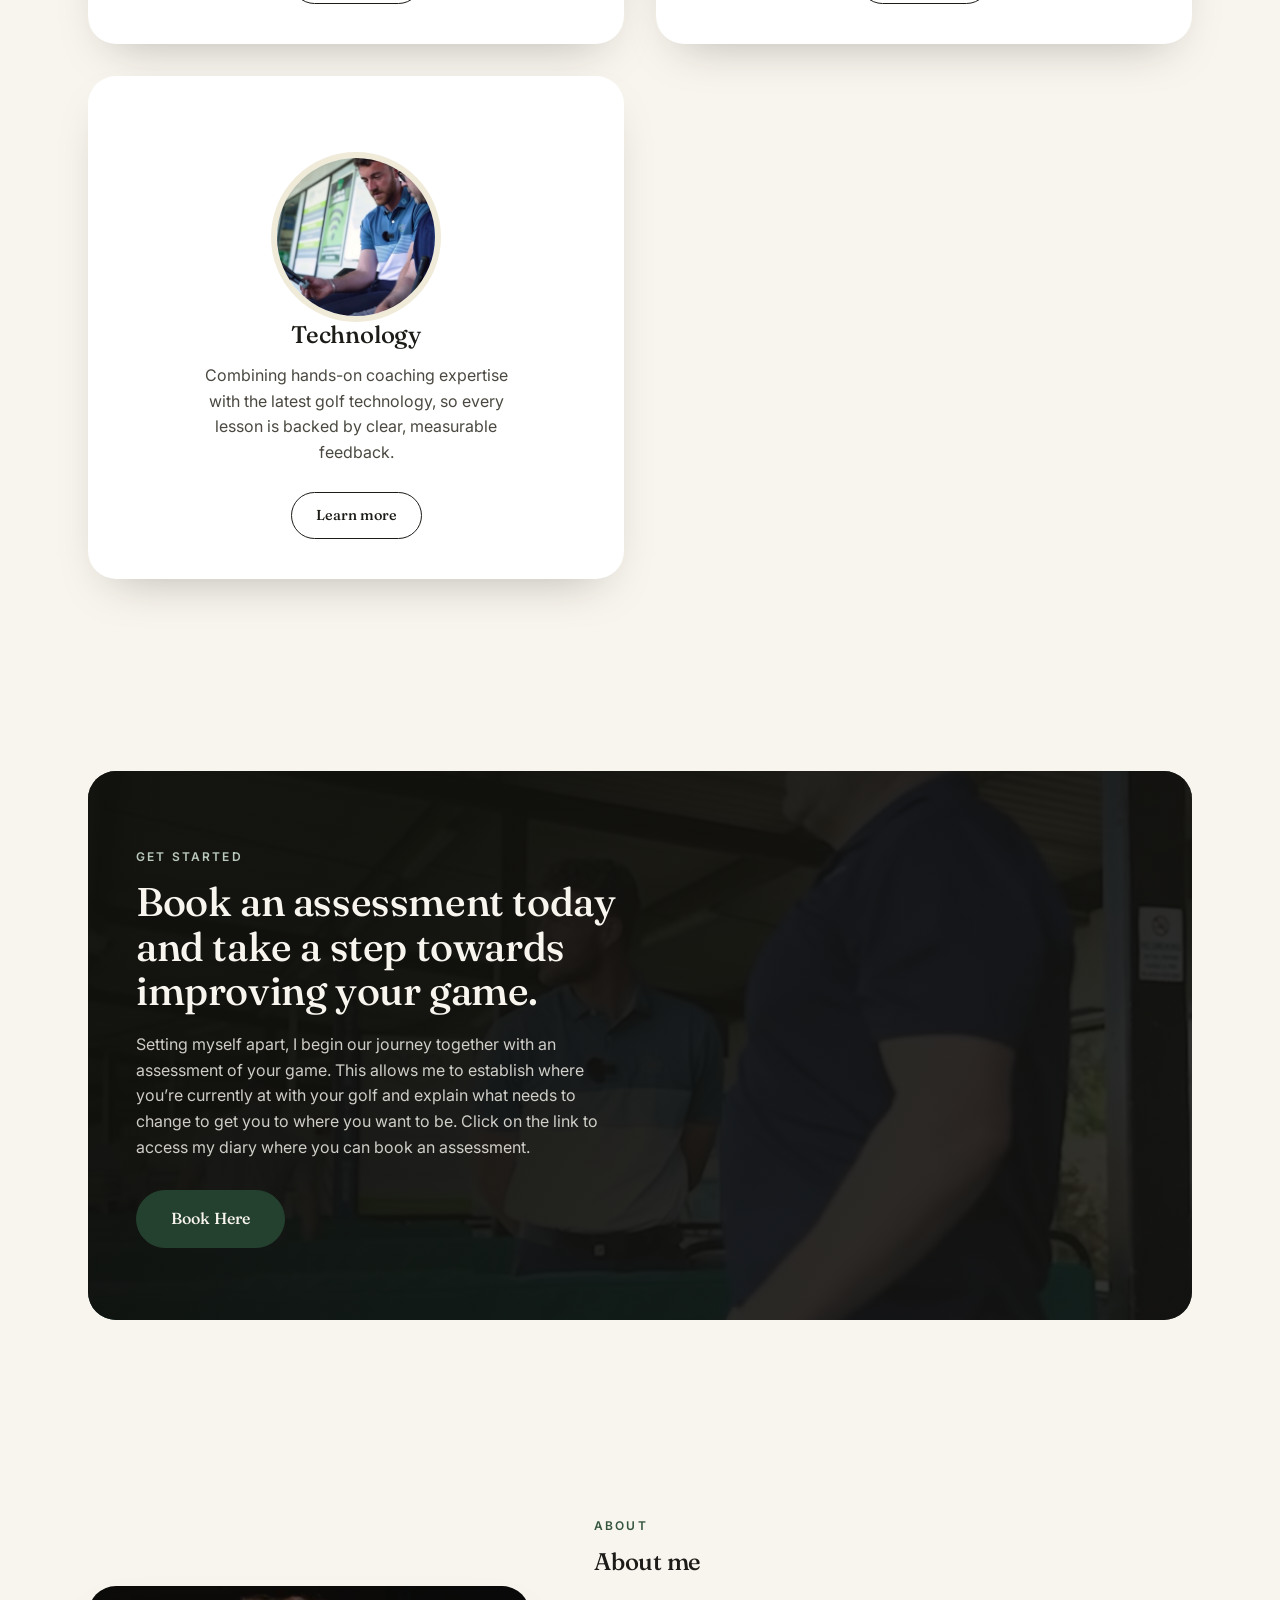
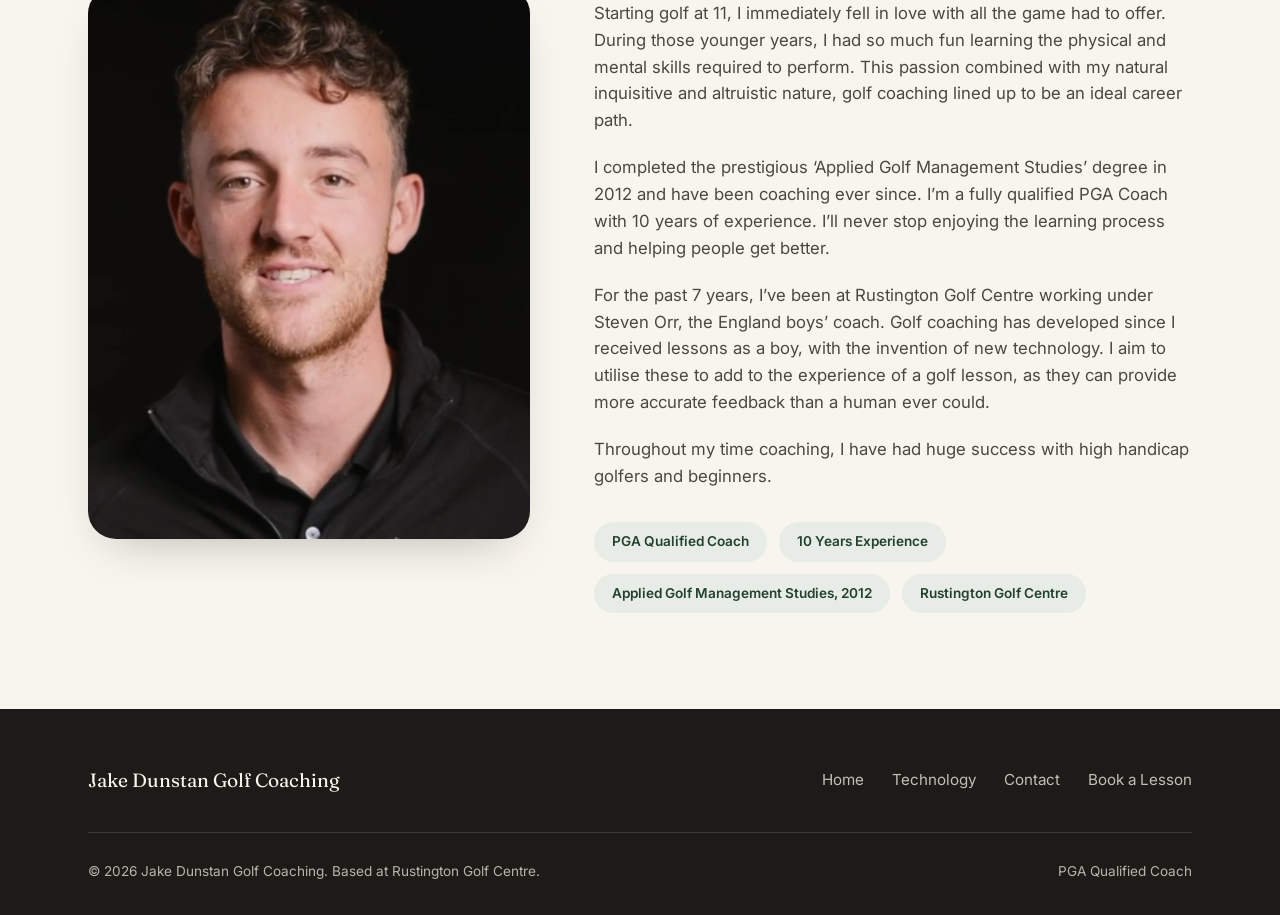
==== commit f61fdfc8: "Update index.html" ====
--- a/jake-dunstan-golf/index.html
+++ b/jake-dunstan-golf/index.html
@@ -14,7 +14,6 @@
     <a href="index.html" class="logo">Jake Dunstan <span>Golf Coaching</span></a>
     <nav class="nav-links">
       <a href="index.html" class="nav-link active">Home</a>
-      <a href="technology.html" class="nav-link">Technology</a>
       <a href="contact.html" class="nav-link">Contact</a>
     </nav>
     <div class="nav-cta">
@@ -26,7 +25,6 @@
   </div>
   <div class="mobile-menu">
     <a href="index.html">Home</a>
-    <a href="technology.html">Technology</a>
     <a href="contact.html">Contact</a>
     <a href="https://jakedunstan.proagenda.com/" target="_blank" rel="noopener">Book a Lesson</a>
   </div>
@@ -49,7 +47,7 @@
     <div class="section-head">
       <span class="eyebrow">Coaching</span>
       <h2>What I Offer</h2>
-      <p>Two ways to work with me, both built around individual progress.</p>
+      <p>Two ways to work with me, backed by the technology that powers every lesson.</p>
     </div>
     <div class="offer-grid">
       <div class="offer-card">
@@ -67,6 +65,14 @@
         <h3>Group Coaching</h3>
         <p>A group setting promoting a more casual form of coaching with more emphasis on improving social bonds.</p>
         <a href="group-coaching.html" class="btn btn-outline btn-small">Learn more</a>
+      </div>
+      <div class="offer-card">
+        <div class="offer-photo">
+          <img src="assets/photos/coaching-4.jpeg" alt="Jake Dunstan reviewing swing technology with a student">
+        </div>
+        <h3>Technology</h3>
+        <p>Combining hands-on coaching expertise with the latest golf technology, so every lesson is backed by clear, measurable feedback.</p>
+        <a href="technology.html" class="btn btn-outline btn-small">Learn more</a>
       </div>
     </div>
   </div>
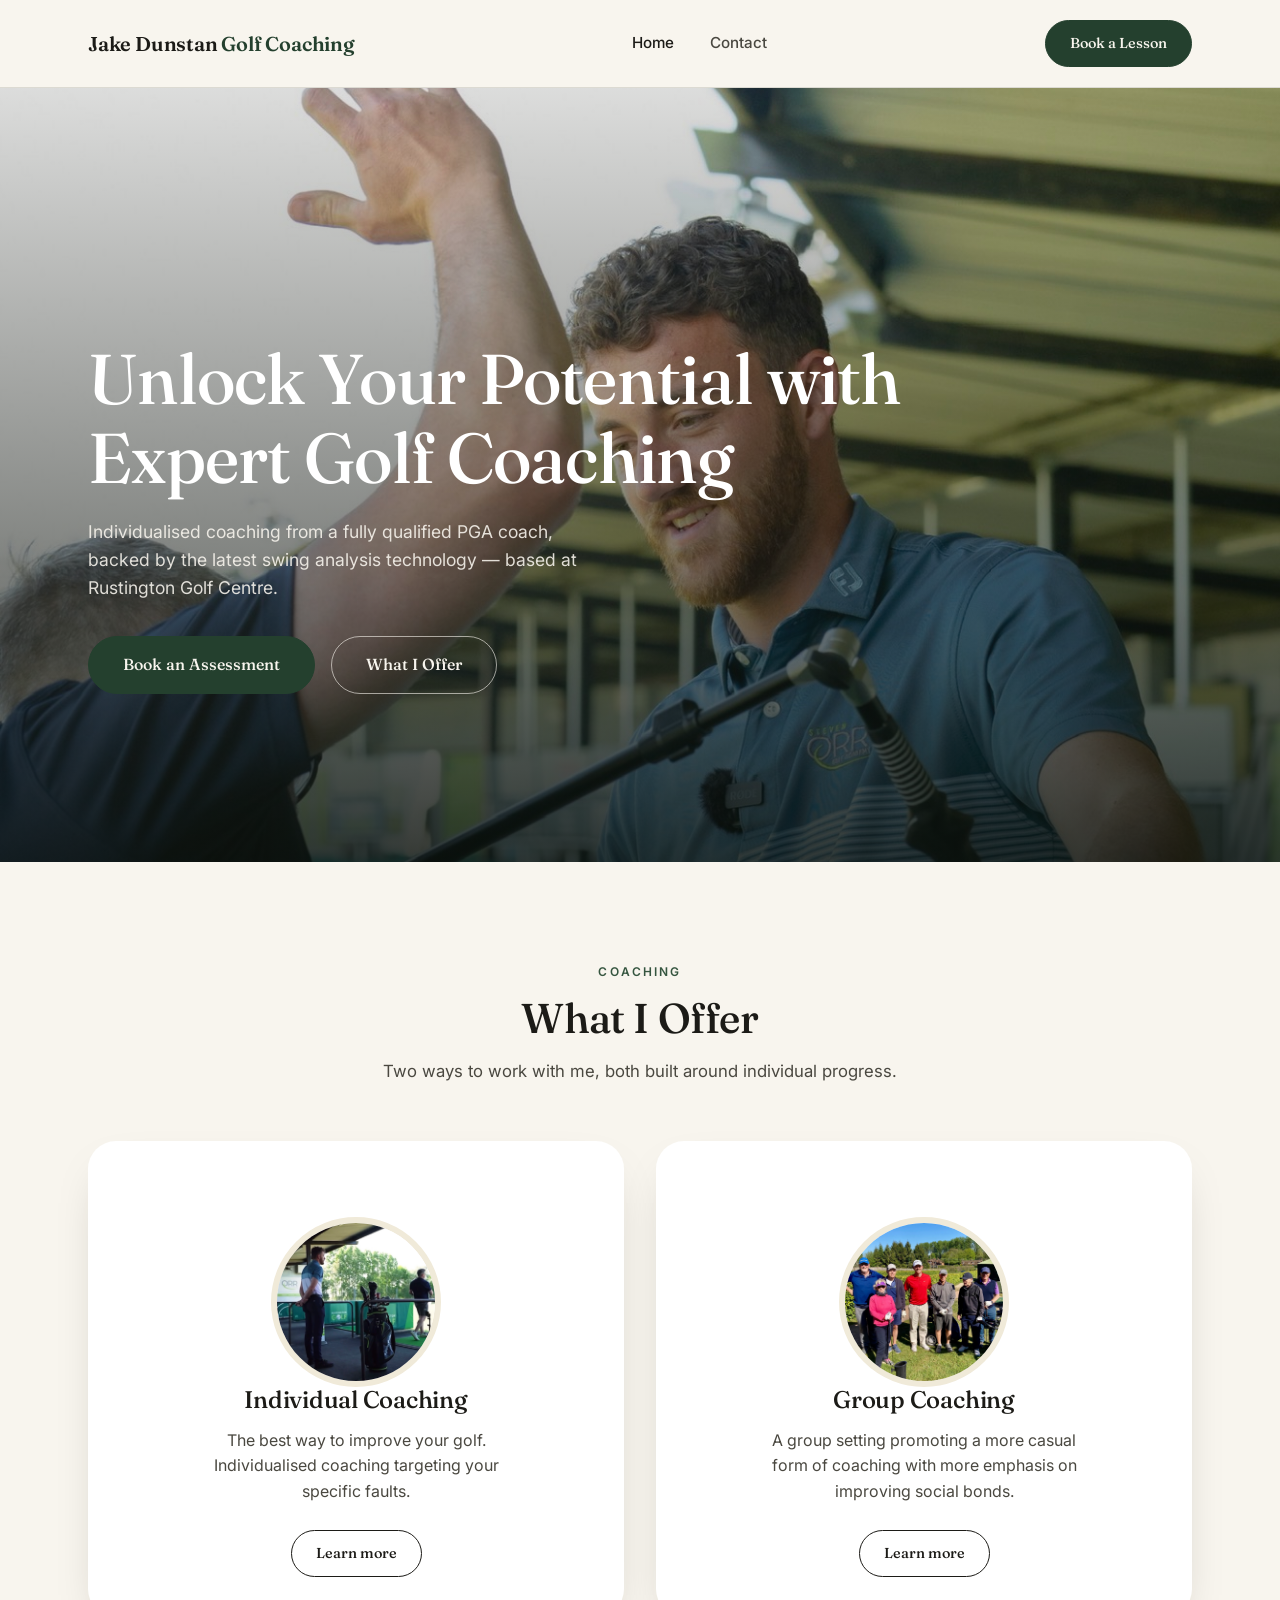
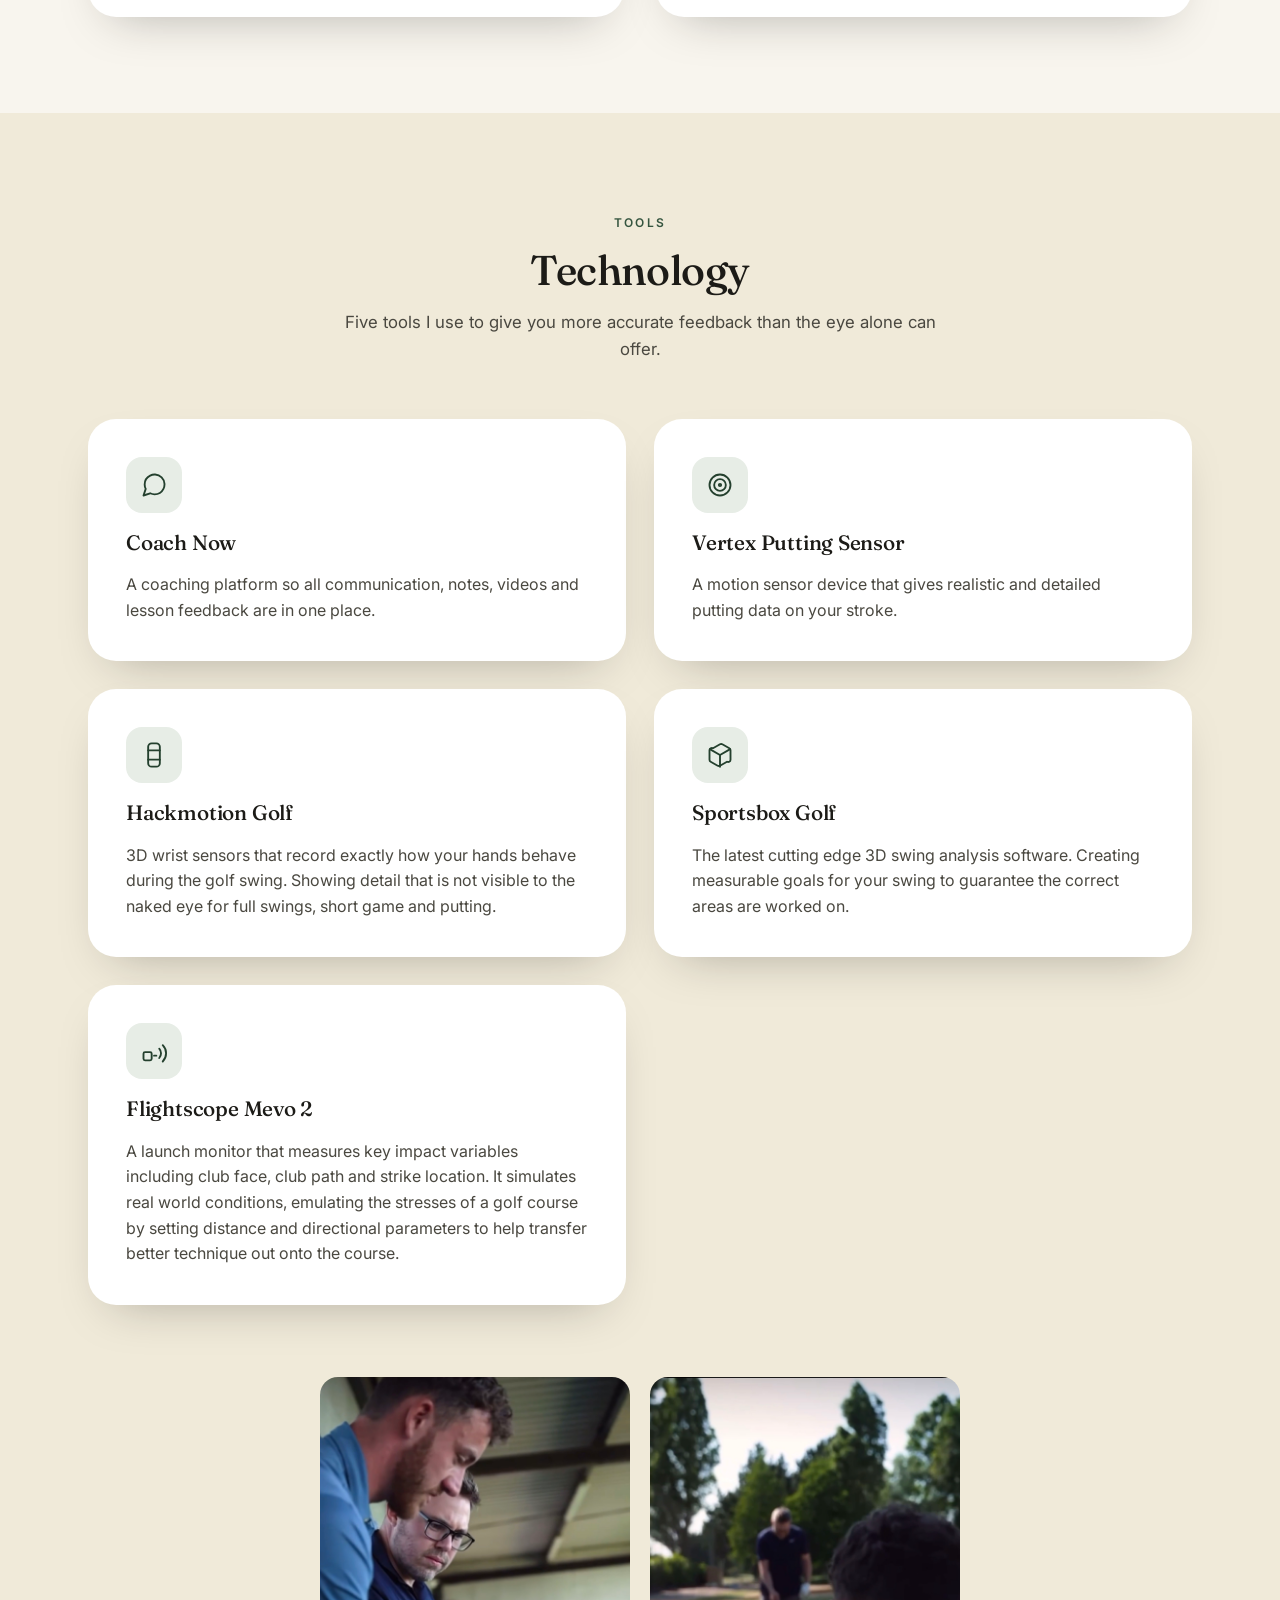
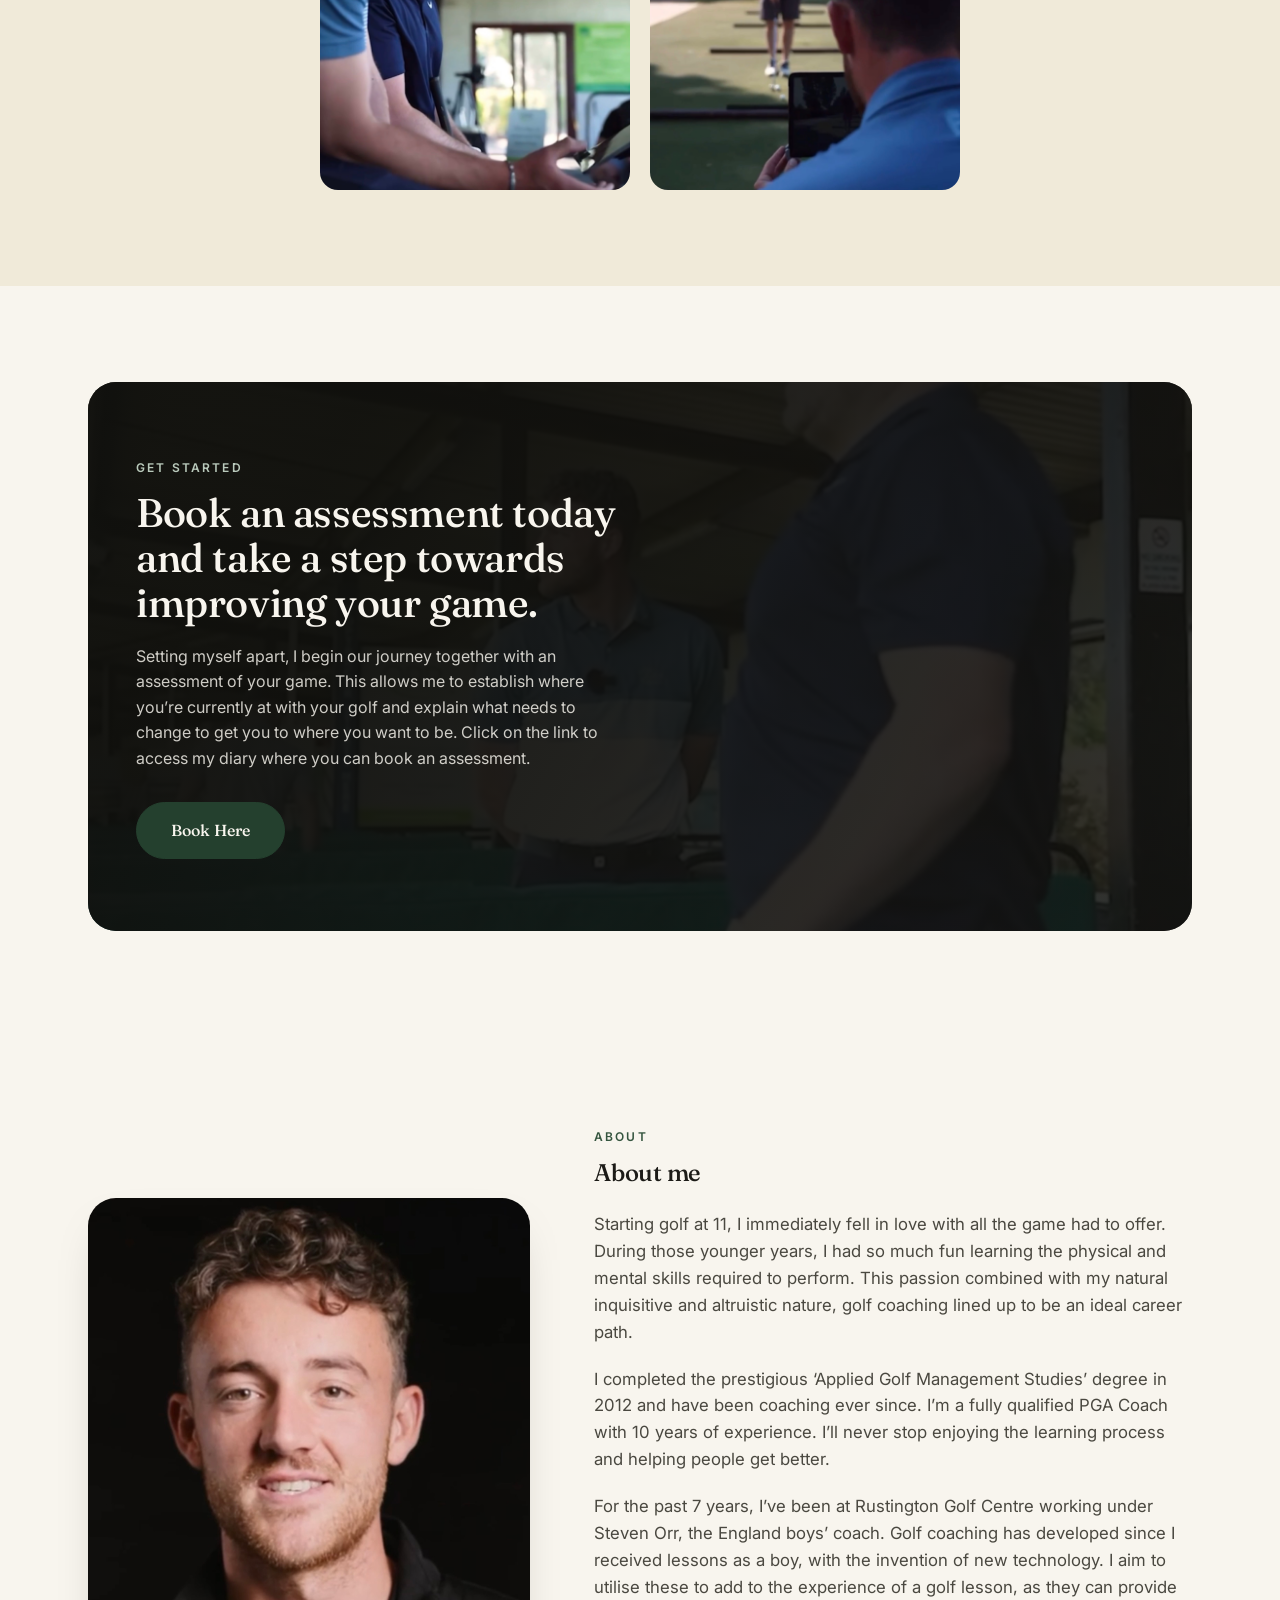
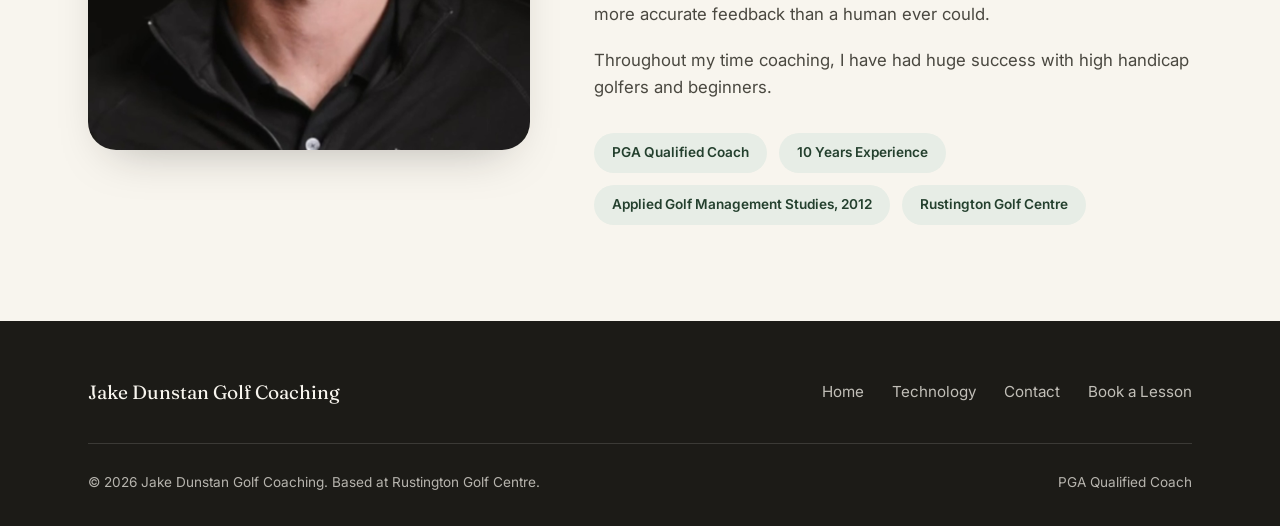
==== commit f0b36f85: "Update index.html" ====
--- a/jake-dunstan-golf/index.html
+++ b/jake-dunstan-golf/index.html
@@ -47,7 +47,7 @@
     <div class="section-head">
       <span class="eyebrow">Coaching</span>
       <h2>What I Offer</h2>
-      <p>Two ways to work with me, backed by the technology that powers every lesson.</p>
+      <p>Two ways to work with me, both built around individual progress.</p>
     </div>
     <div class="offer-grid">
       <div class="offer-card">
@@ -66,14 +66,67 @@
         <p>A group setting promoting a more casual form of coaching with more emphasis on improving social bonds.</p>
         <a href="group-coaching.html" class="btn btn-outline btn-small">Learn more</a>
       </div>
-      <div class="offer-card">
-        <div class="offer-photo">
-          <img src="assets/photos/coaching-4.jpeg" alt="Jake Dunstan reviewing swing technology with a student">
+    </div>
+  </div>
+</section>
+
+<section style="background: var(--cream-alt);">
+  <div class="container">
+    <div class="section-head">
+      <span class="eyebrow">Tools</span>
+      <h2>Technology</h2>
+      <p>Five tools I use to give you more accurate feedback than the eye alone can offer.</p>
+    </div>
+
+    <div class="tech-grid">
+      <div class="tech-card">
+        <div class="tech-icon">
+          <svg viewBox="0 0 24 24" fill="none" stroke="currentColor" stroke-width="1.6" stroke-linecap="round" stroke-linejoin="round"><path d="M21 11.5a8.38 8.38 0 0 1-.9 3.8 8.5 8.5 0 0 1-7.6 4.7 8.38 8.38 0 0 1-3.8-.9L3 21l1.9-5.7a8.38 8.38 0 0 1-.9-3.8 8.5 8.5 0 0 1 4.7-7.6 8.38 8.38 0 0 1 3.8-.9h.5a8.48 8.48 0 0 1 8 8v.5z"/></svg>
         </div>
-        <h3>Technology</h3>
-        <p>Combining hands-on coaching expertise with the latest golf technology, so every lesson is backed by clear, measurable feedback.</p>
-        <a href="technology.html" class="btn btn-outline btn-small">Learn more</a>
+        <h3>Coach Now</h3>
+        <p>A coaching platform so all communication, notes, videos and lesson feedback are in one place.</p>
       </div>
+
+      <div class="tech-card">
+        <div class="tech-icon">
+          <svg viewBox="0 0 24 24" fill="none" stroke="currentColor" stroke-width="1.6" stroke-linecap="round" stroke-linejoin="round"><circle cx="12" cy="12" r="9"/><circle cx="12" cy="12" r="5"/><circle cx="12" cy="12" r="1"/></svg>
+        </div>
+        <h3>Vertex Putting Sensor</h3>
+        <p>A motion sensor device that gives realistic and detailed putting data on your stroke.</p>
+      </div>
+
+      <div class="tech-card">
+        <div class="tech-icon">
+          <svg viewBox="0 0 24 24" fill="none" stroke="currentColor" stroke-width="1.6" stroke-linecap="round" stroke-linejoin="round"><rect x="7" y="2" width="10" height="20" rx="3"/><path d="M7 8h10M7 16h10"/></svg>
+        </div>
+        <h3>Hackmotion Golf</h3>
+        <p>3D wrist sensors that record exactly how your hands behave during the golf swing. Showing detail that is not visible to the naked eye for full swings, short game and putting.</p>
+      </div>
+
+      <div class="tech-card">
+        <div class="tech-icon">
+          <svg viewBox="0 0 24 24" fill="none" stroke="currentColor" stroke-width="1.6" stroke-linecap="round" stroke-linejoin="round"><path d="M21 16V8a2 2 0 0 0-1-1.73l-6-3.46a2 2 0 0 0-2 0l-6 3.46A2 2 0 0 0 3 8v8a2 2 0 0 0 1 1.73l6 3.46a2 2 0 0 0 2 0l6-3.46A2 2 0 0 0 21 16z"/><path d="M3.27 6.96 12 12l8.73-5.04M12 22.08V12"/></svg>
+        </div>
+        <h3>Sportsbox Golf</h3>
+        <p>The latest cutting edge 3D swing analysis software. Creating measurable goals for your swing to guarantee the correct areas are worked on.</p>
+      </div>
+
+      <div class="tech-card">
+        <div class="tech-icon">
+          <svg viewBox="0 0 24 24" fill="none" stroke="currentColor" stroke-width="1.6" stroke-linecap="round" stroke-linejoin="round"><rect x="3" y="13" width="7" height="7" rx="1.3"/><path d="M12 16h2"/><path d="M16.5 10a6 6 0 0 1 0 8"/><path d="M19.5 7a10 10 0 0 1 0 14"/></svg>
+        </div>
+        <h3>Flightscope Mevo 2</h3>
+        <p>A launch monitor that measures key impact variables including club face, club path and strike location. It simulates real world conditions, emulating the stresses of a golf course by setting distance and directional parameters to help transfer better technique out onto the course.</p>
+      </div>
+    </div>
+
+    <div class="photo-strip" style="grid-template-columns: repeat(2, 1fr); max-width: 640px; margin-left:auto; margin-right:auto;">
+      <figure>
+        <img src="assets/photos/coaching-2.jpeg" alt="Reviewing swing footage together">
+      </figure>
+      <figure>
+        <img src="assets/photos/coaching-5.jpeg" alt="Filming a swing on the range">
+      </figure>
     </div>
   </div>
 </section>
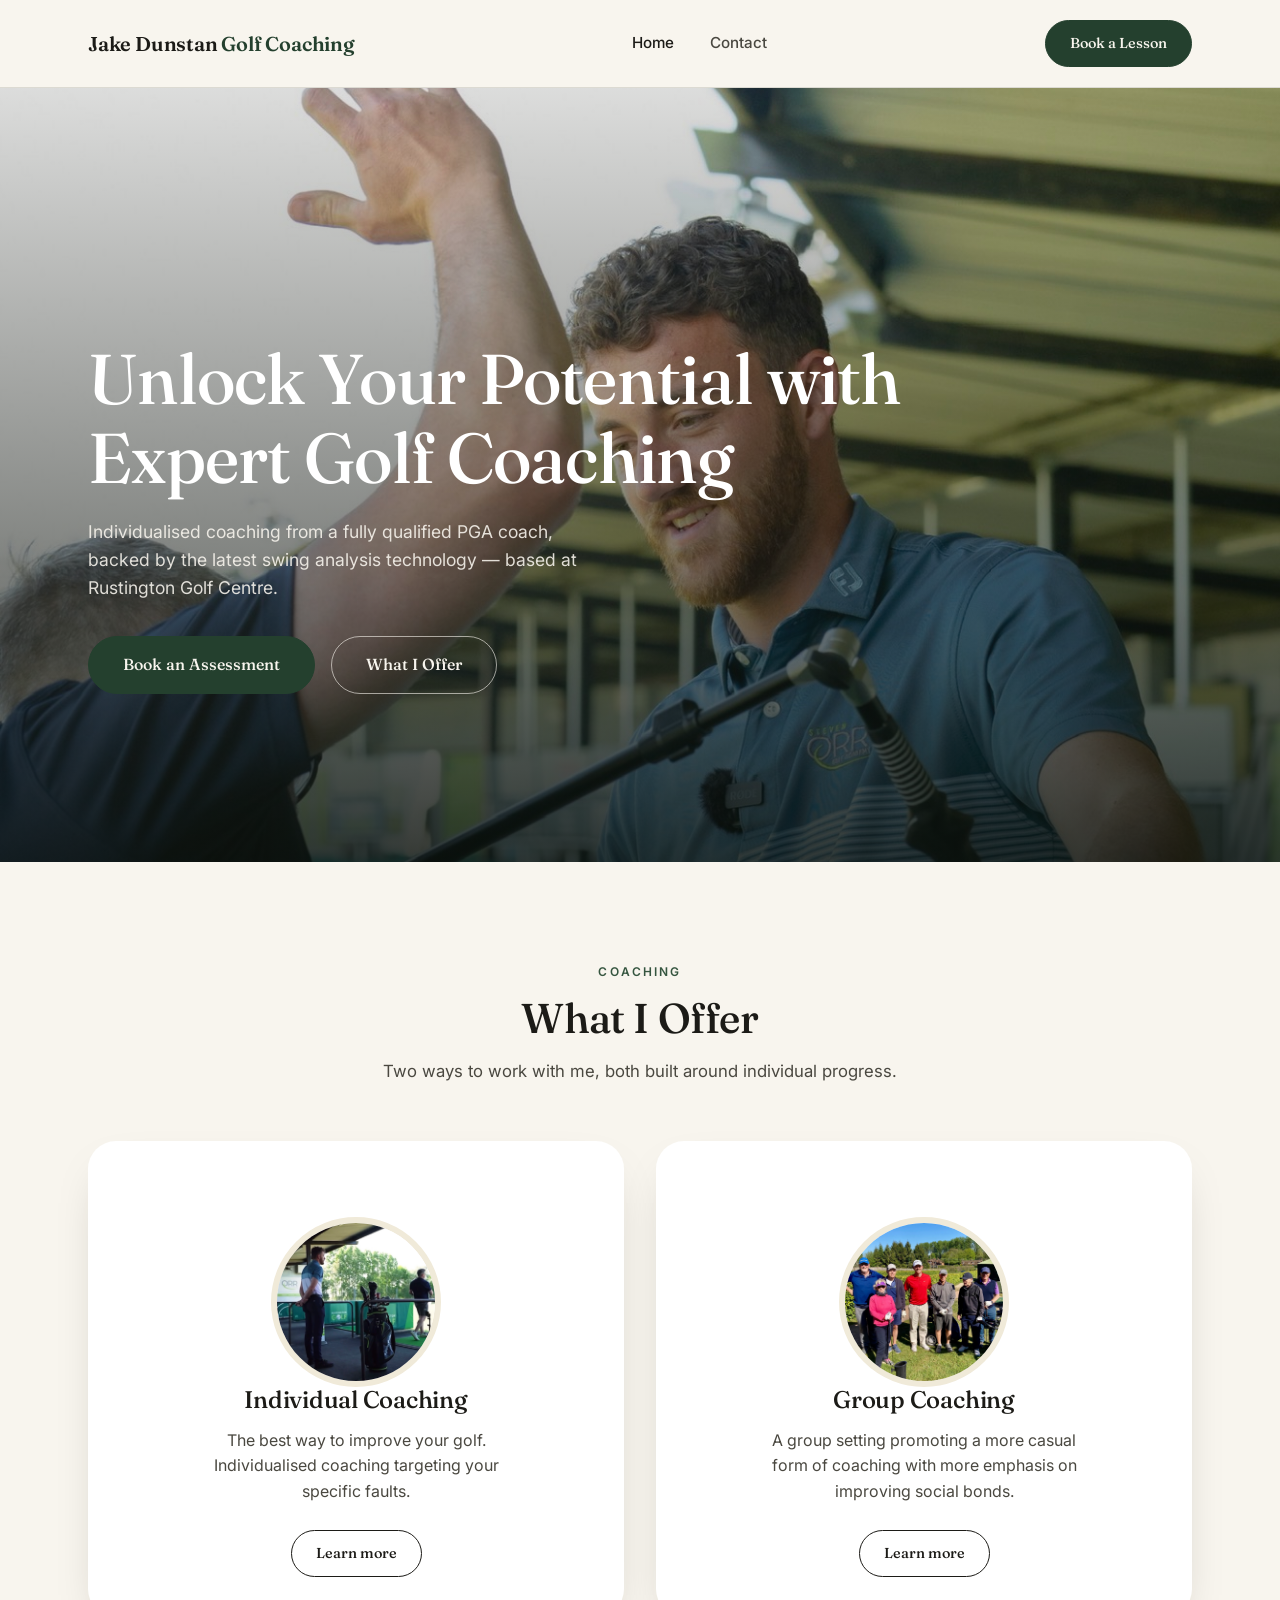
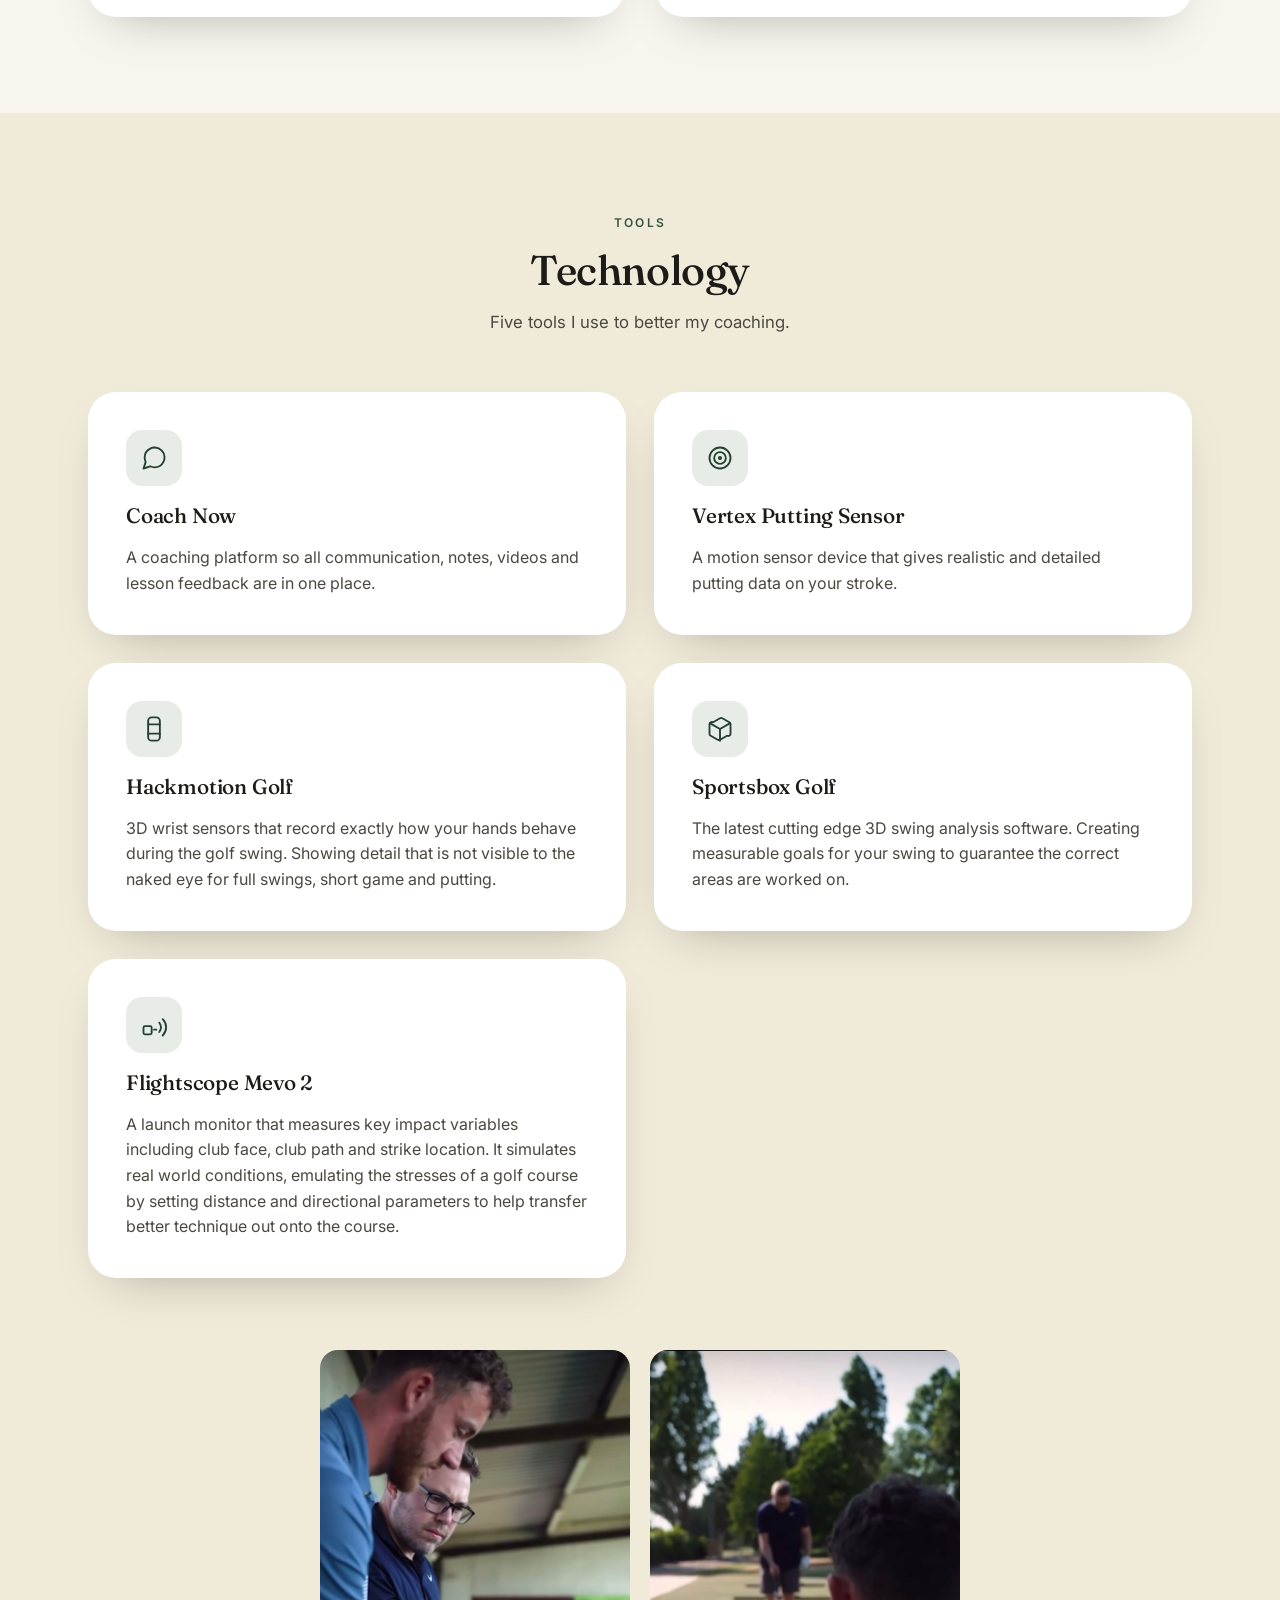
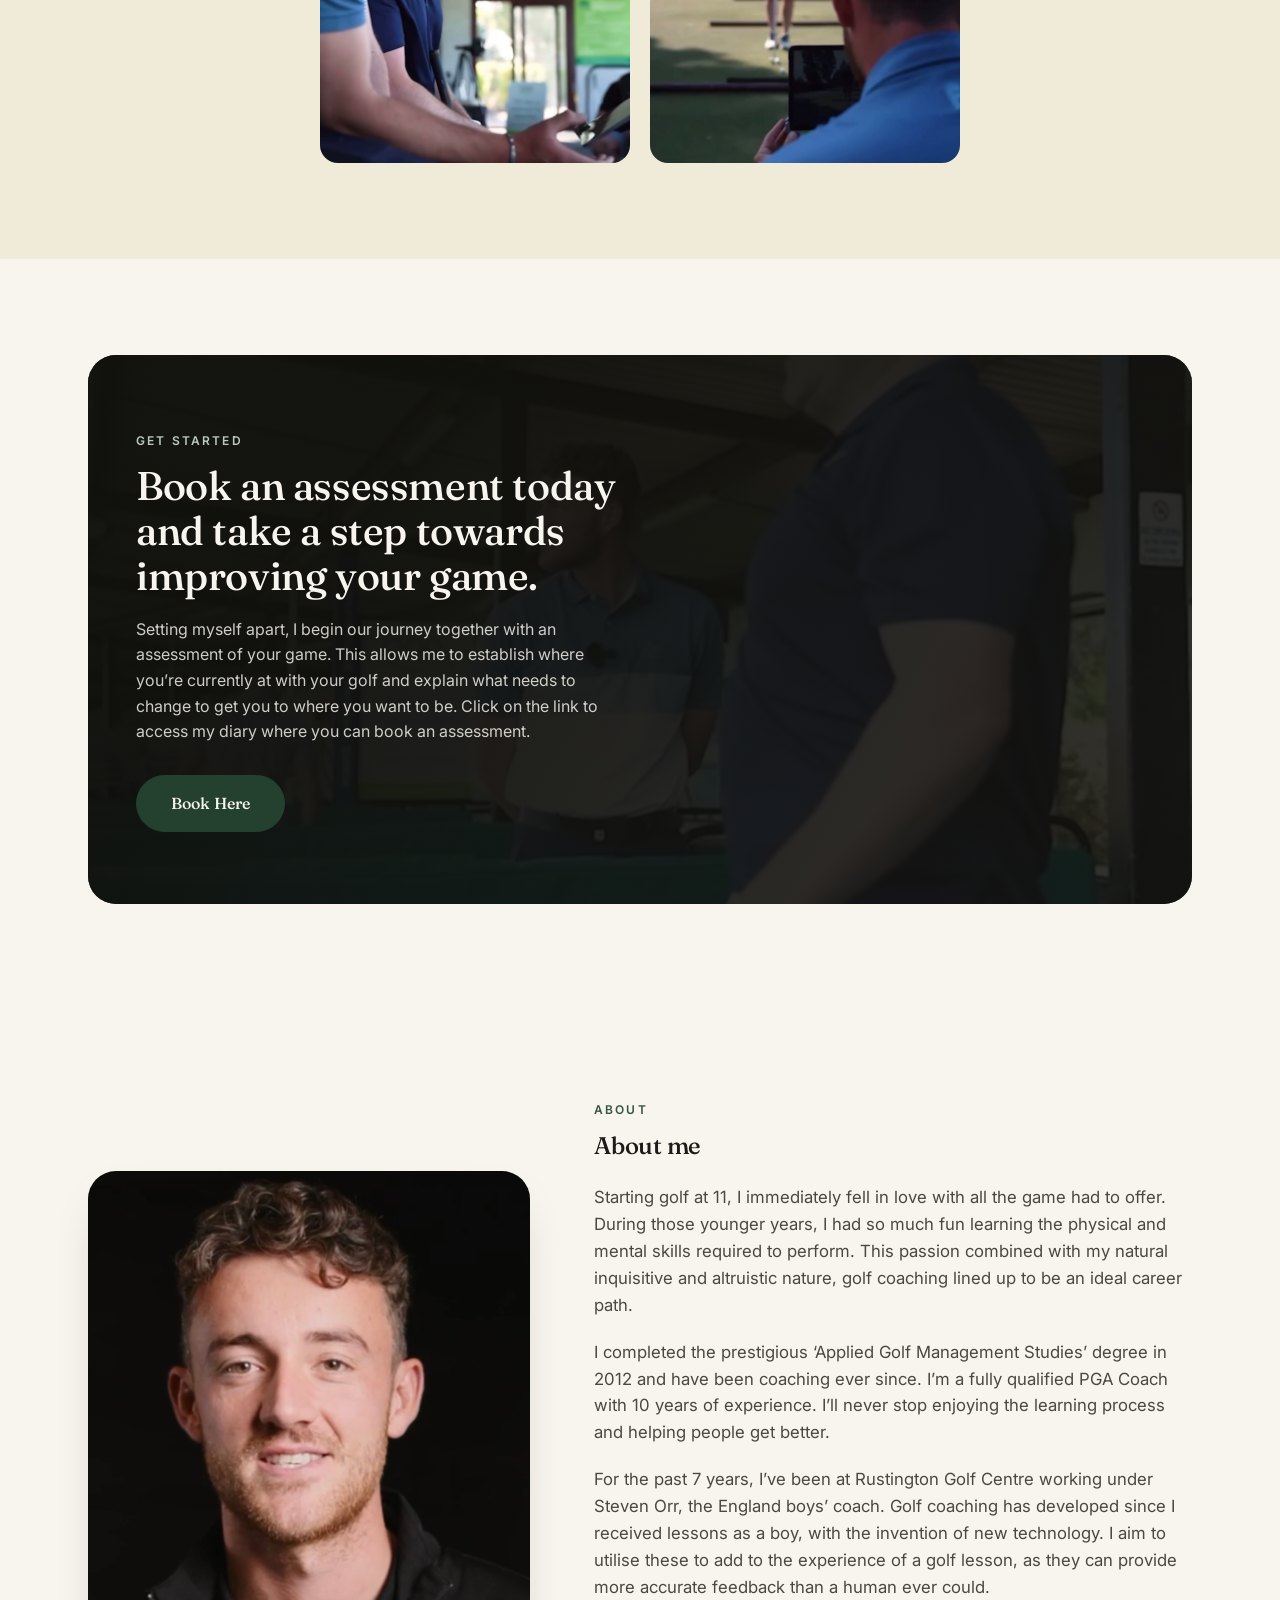
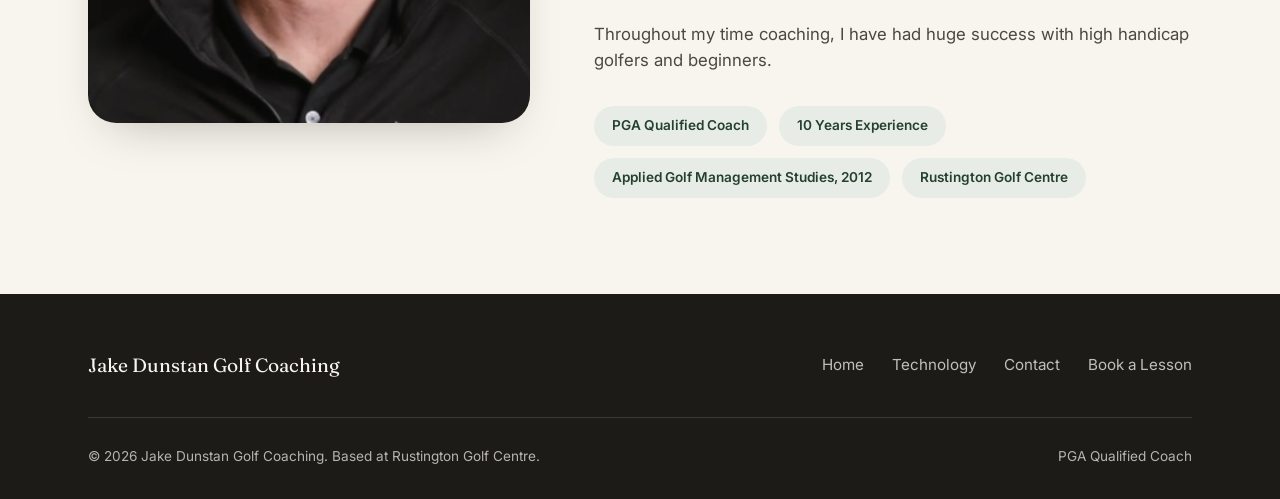
==== commit e15aa883: "Update index.html" ====
--- a/jake-dunstan-golf/index.html
+++ b/jake-dunstan-golf/index.html
@@ -75,7 +75,7 @@
     <div class="section-head">
       <span class="eyebrow">Tools</span>
       <h2>Technology</h2>
-      <p>Five tools I use to give you more accurate feedback than the eye alone can offer.</p>
+      <p>Five tools I use to better my coaching.</p>
     </div>
 
     <div class="tech-grid">
